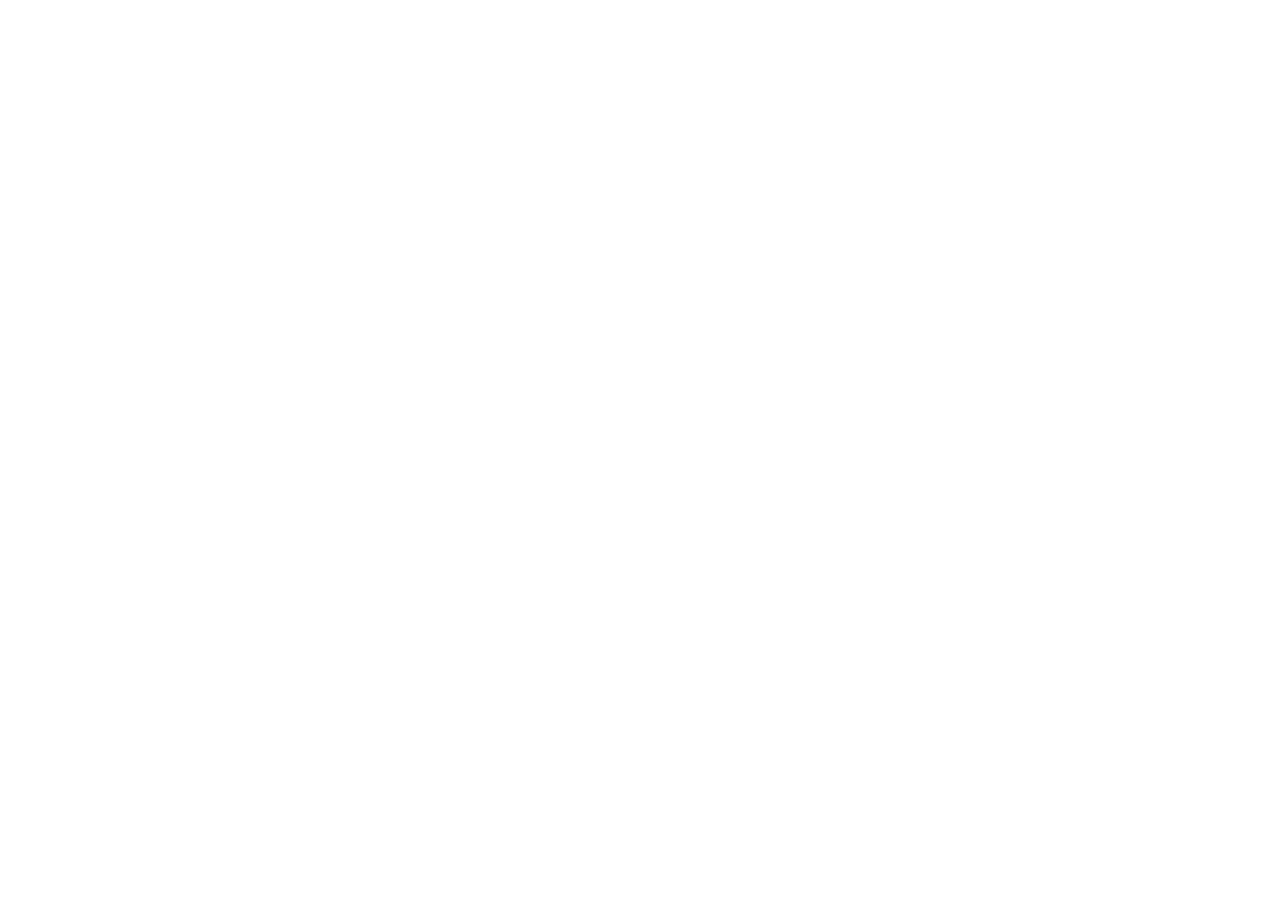
==== index.html @ 7936c9a8 "photo updated" ====
<!DOCTYPE html>
<html lang="en">
<head>
    <meta charset="UTF-8">
    <meta http-equiv="X-UA-Compatible" content="IE=edge">
    <meta name="viewport" content="width=device-width, initial-scale=1.0">
    <title>Ecommerce-website</title>
    <link rel="stylesheet" href="style.css">
</head>
<body>
    




    
</body>
</html>
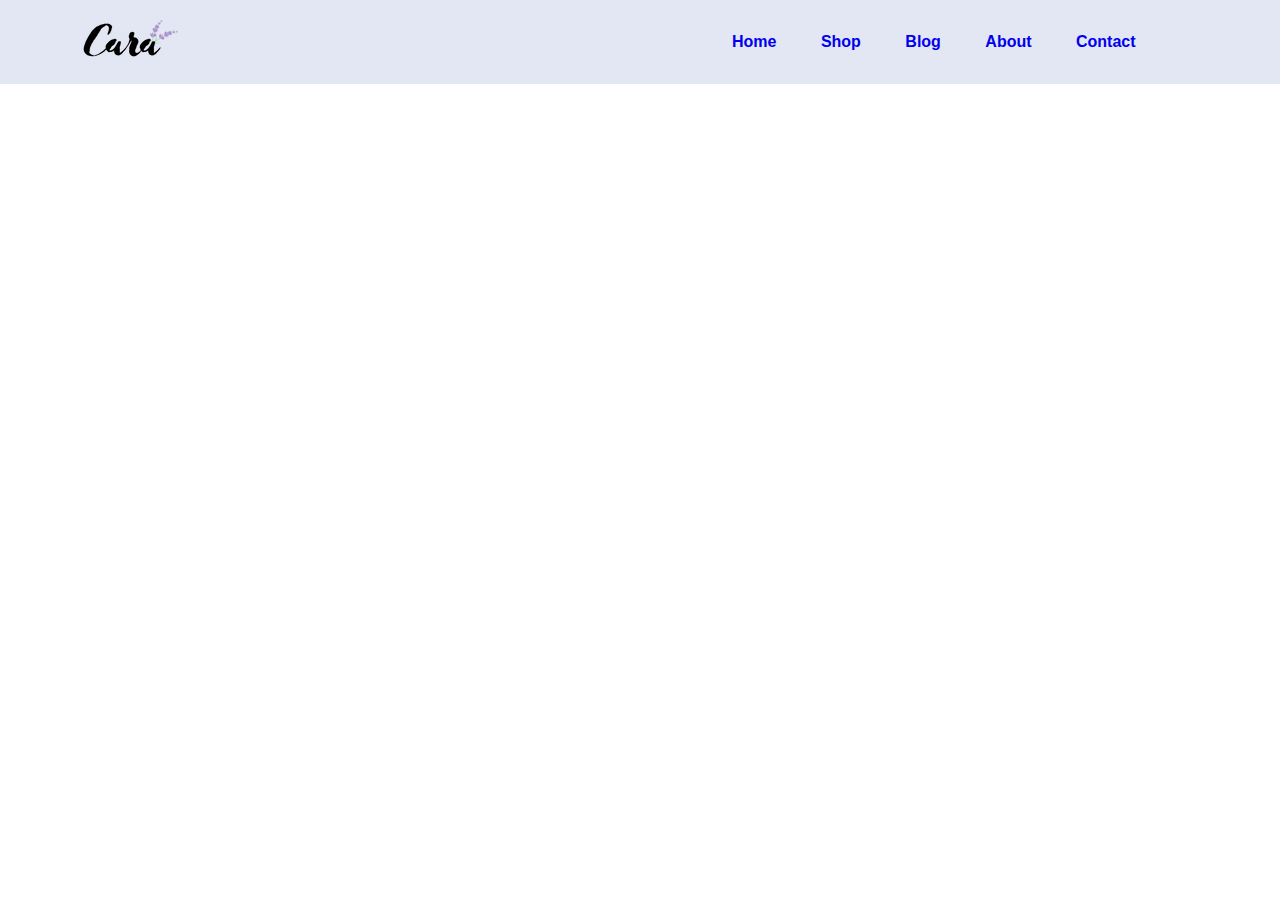
==== commit 6cc7c056: "header updated" ====
--- a/index.html
+++ b/index.html
@@ -5,14 +5,30 @@
     <meta http-equiv="X-UA-Compatible" content="IE=edge">
     <meta name="viewport" content="width=device-width, initial-scale=1.0">
     <title>Ecommerce-website</title>
+    <link rel="stylesheet" href="https://cdnjs.cloudflare.com/ajax/libs/font-awesome/6.4.0/css/all.min.css" integrity="sha512-iecdLmaskl7CVkqkXNQ/ZH/XLlvWZOJyj7Yy7tcenmpD1ypASozpmT/E0iPtmFIB46ZmdtAc9eNBvH0H/ZpiBw==" crossorigin="anonymous" referrerpolicy="no-referrer" />
     <link rel="stylesheet" href="style.css">
 </head>
 <body>
+    <section id="header">
+        <a href="#"><img src="image/logo.png" class="logo"></a>
     
+
+     <div class="navbar">
+       <ul>
+        <li><a href="index.html">Home</a></li>
+        <li><a href="shop.html">Shop</a></li>
+        <li><a href="blog.html">Blog</a></li>
+        <li><a href="about.html">About</a></li>
+        <li><a href="contact.html">Contact</a></li>
+        <li><a href="cart.html"><i class="fa-solid fa-bag-shopping"></i></a></li>
+       </ul>
+     </div> 
+ 
+    </section>
 
 
 
 
-    
+    <script src="index.js"></script>
 </body>
 </html>--- a/style.css
+++ b/style.css
@@ -0,0 +1,62 @@
+@import url('https://fonts.googleapis.com/css2?family=League+Spartan:wght@100;200;300;400;500;600;700;800;900&display=swap');
+
+*{
+    margin: 0;
+    padding: 0;
+    box-sizing: border-box;
+    font-family: 'Spartan',sans-serif;
+}
+h1{
+    font-size: 50px;
+    line-height: 64px;
+    color: #222;
+}
+h2{
+    font-size: 46px;
+    line-height: 54px;
+    color: #222;
+}
+h4{
+    font-size: 20px;
+    color: #222;
+}
+h4{
+    font-size: 12px;
+    font-size: 700;
+  }
+
+p{
+    font-size: 16px;
+    color: #465b52;
+    margin: 15px 0 20px 0;
+}
+.section-p1{
+    padding: 40px 80px;
+}
+.section-m1{
+    margin: 40px 0;
+}
+body{
+    width: 100%;
+}
+/*------------header------------*/
+#header{
+    display: flex;
+    align-items: center;
+    justify-content: space-between;
+    padding: 20px 80px;
+    background: #e3e6f3;
+    box-sizing: 0 5px 15px rgba(0,0,0,0.6);
+}
+.navbar ul li{
+    display:inline-block;
+    text-align: center;
+    justify-content: space-between;
+    color: #fff;
+    padding: 0 20px;
+} 
+.navbar ul li a{
+    text-decoration: none;
+    font-size: 16px;
+    font-weight: 600;
+}
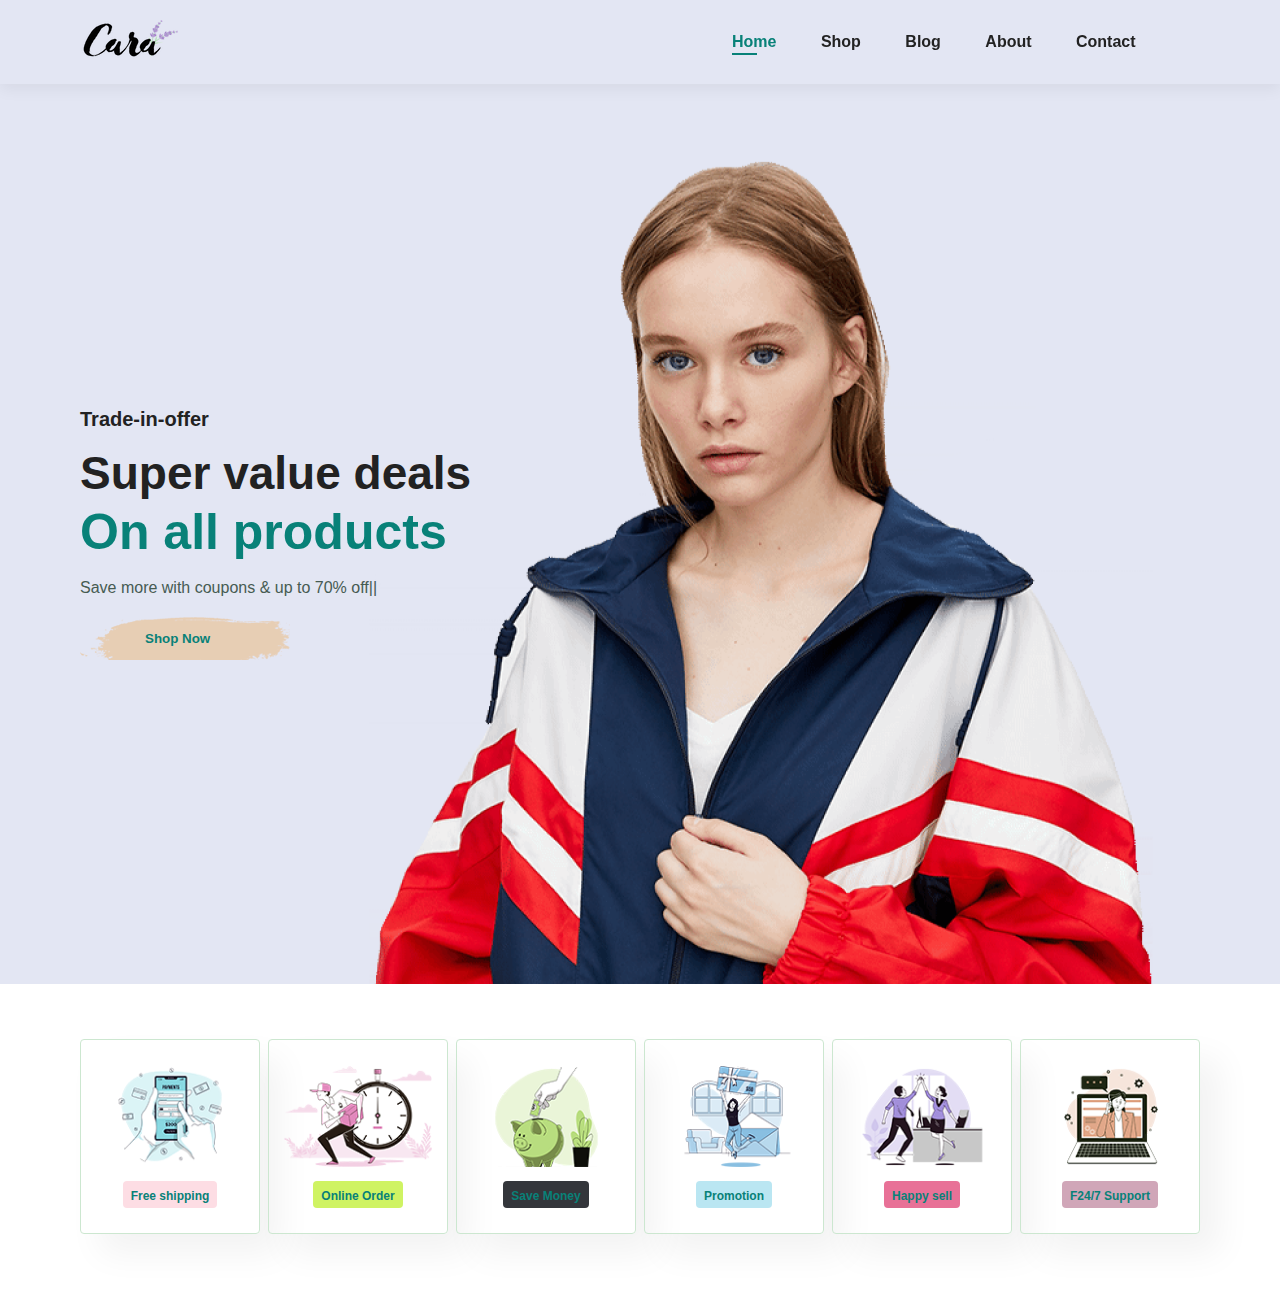
==== commit 33e2298b: "home page completed" ====
--- a/index.html
+++ b/index.html
@@ -15,7 +15,7 @@
 
      <div class="navbar">
        <ul>
-        <li><a href="index.html">Home</a></li>
+        <li><a class="active" href="index.html">Home</a></li>
         <li><a href="shop.html">Shop</a></li>
         <li><a href="blog.html">Blog</a></li>
         <li><a href="about.html">About</a></li>
@@ -26,7 +26,42 @@
  
     </section>
 
+    <section id="hero">
+        <h4> Trade-in-offer</h4>
+        <h2>Super value deals</h2>
+        <h1>On all products</h1>
+        <p>Save more with coupons & up to 70% off||</p>
+        <button>Shop Now</button>
 
+    </section>
+
+    <section id="feature" class="section-p1">
+        <div class="fe-box">
+            <img src="image/features/f1.png" alt="">
+            <h6>Free shipping</h6>
+        </div>
+        <div class="fe-box">
+            <img src="image/features/f2.png" alt="">
+            <h6>Online Order</h6>
+        </div>
+        <div class="fe-box">
+            <img src="image/features/f3.png" alt="">
+            <h6>Save Money</h6>
+        </div>
+        <div class="fe-box">
+            <img src="image/features/f4.png" alt="">
+            <h6>Promotion</h6>
+        </div>
+        <div class="fe-box">
+            <img src="image/features/f5.png" alt="">
+            <h6>Happy sell</h6>
+        </div>
+        <div class="fe-box">
+            <img src="image/features/f6.png" alt="">
+            <h6>F24/7 Support</h6>
+        </div>
+
+    </section>
 
 
     <script src="index.js"></script>
--- a/style.css
+++ b/style.css
@@ -20,9 +20,9 @@
     font-size: 20px;
     color: #222;
 }
-h4{
+h6{
     font-size: 12px;
-    font-size: 700;
+    font-weight: 700;
   }
 
 p{
@@ -46,7 +46,12 @@
     justify-content: space-between;
     padding: 20px 80px;
     background: #e3e6f3;
-    box-sizing: 0 5px 15px rgba(0,0,0,0.6);
+   
+    z-index: 999;
+    position: sticky;
+    top: 0;
+    left: 0;
+    box-shadow: 0 5px 15px rgba(0,0,0,0.06);
 }
 .navbar ul li{
     display:inline-block;
@@ -54,9 +59,108 @@
     justify-content: space-between;
     color: #fff;
     padding: 0 20px;
+    position: relative;
 } 
 .navbar ul li a{
     text-decoration: none;
     font-size: 16px;
     font-weight: 600;
+    color: #222;
 }
+.navbar ul li a:hover,
+.navbar ul li a.active{
+    color: #088178;
+}
+.navbar ul li a.active::after,
+.navbar ul li a:hover::after{
+    content: "";
+    width: 30%;
+    height: 2px;
+    background: #088178;
+    position: absolute;
+    bottom: -4px;
+    left: 20px;
+    
+}
+#hero{
+    background-image: url(image/hero4.png);
+    height: 100vh;
+    width: 100%;
+    background-position: top 15% right 0;
+    padding: 0 80px;
+    display: flex;
+    flex-direction: column;
+    align-items: flex-start;
+    justify-content: center;
+
+}
+#hero h4{
+    padding-bottom: 15px;
+}
+#hero h1{
+    color: #088178;
+}
+#hero button{
+    background-image: url("image/button.png");
+    background-color: transparent;
+    color: #088178;
+    border: 0;
+    padding: 14px 80px 14px 65px;
+    background-repeat: no-repeat;
+    cursor: pointer;
+    font-weight: 700;
+}
+#feature .fe-box{
+    width: 180px;
+    text-align: center;
+    padding: 25px 15px;
+    box-shadow: 20px 20px 34px rgba(0,0,0,0.05);
+    border: 1px solid #cce7d0;
+    border-radius: 4px;
+    margin: 15px 0;
+
+}
+#feature .fe-box:hover{
+    box-shadow: 20px 10px 54px rgba(108, 6, 87, 0.5);
+}
+
+#feature{
+    display: flex;
+    align-items: center;
+    justify-content: space-between;
+    flex-wrap: wrap;
+}
+#feature .fe-box h6 {
+    display: inline-block;
+    padding: 9px 8px 6px 8px;
+    line-height: 1;
+    border-radius: 4px;
+    color: #088178;
+    background-color: #fddde4;
+
+}
+#feature .fe-box img{
+    width: 100%;
+    margin-bottom: 10px;
+}
+#feature .fe-box:nth-child(2) h6{
+    background-color: #cff363;
+}
+#feature .fe-box:nth-child(3) h6{
+    background-color: #34363b;
+}
+#feature .fe-box:nth-child(4) h6{
+    background-color: #bae6f2;
+}
+#feature .fe-box:nth-child(5) h6{
+    background-color: #e87197;
+}
+#feature .fe-box:nth-child(6) h6{
+    background-color: #d0a6b8;
+}
+
+
+
+
+
+
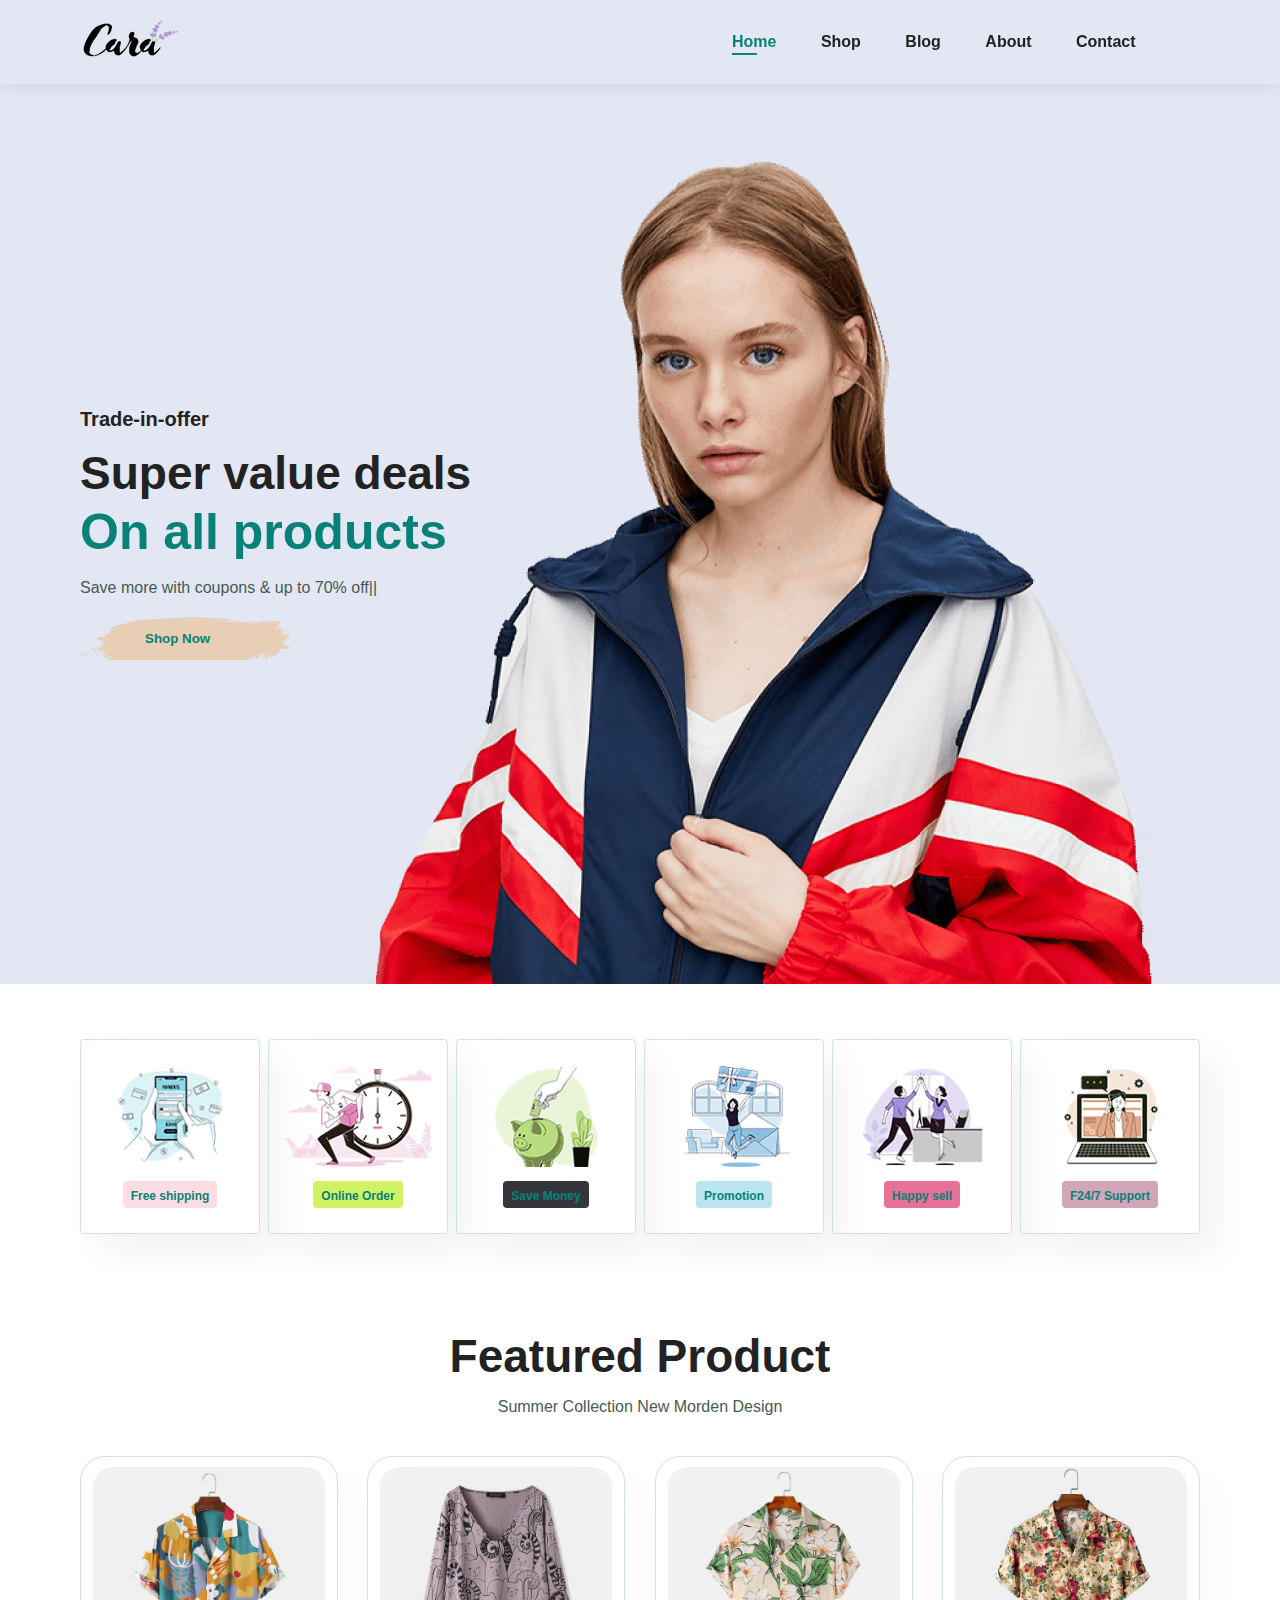
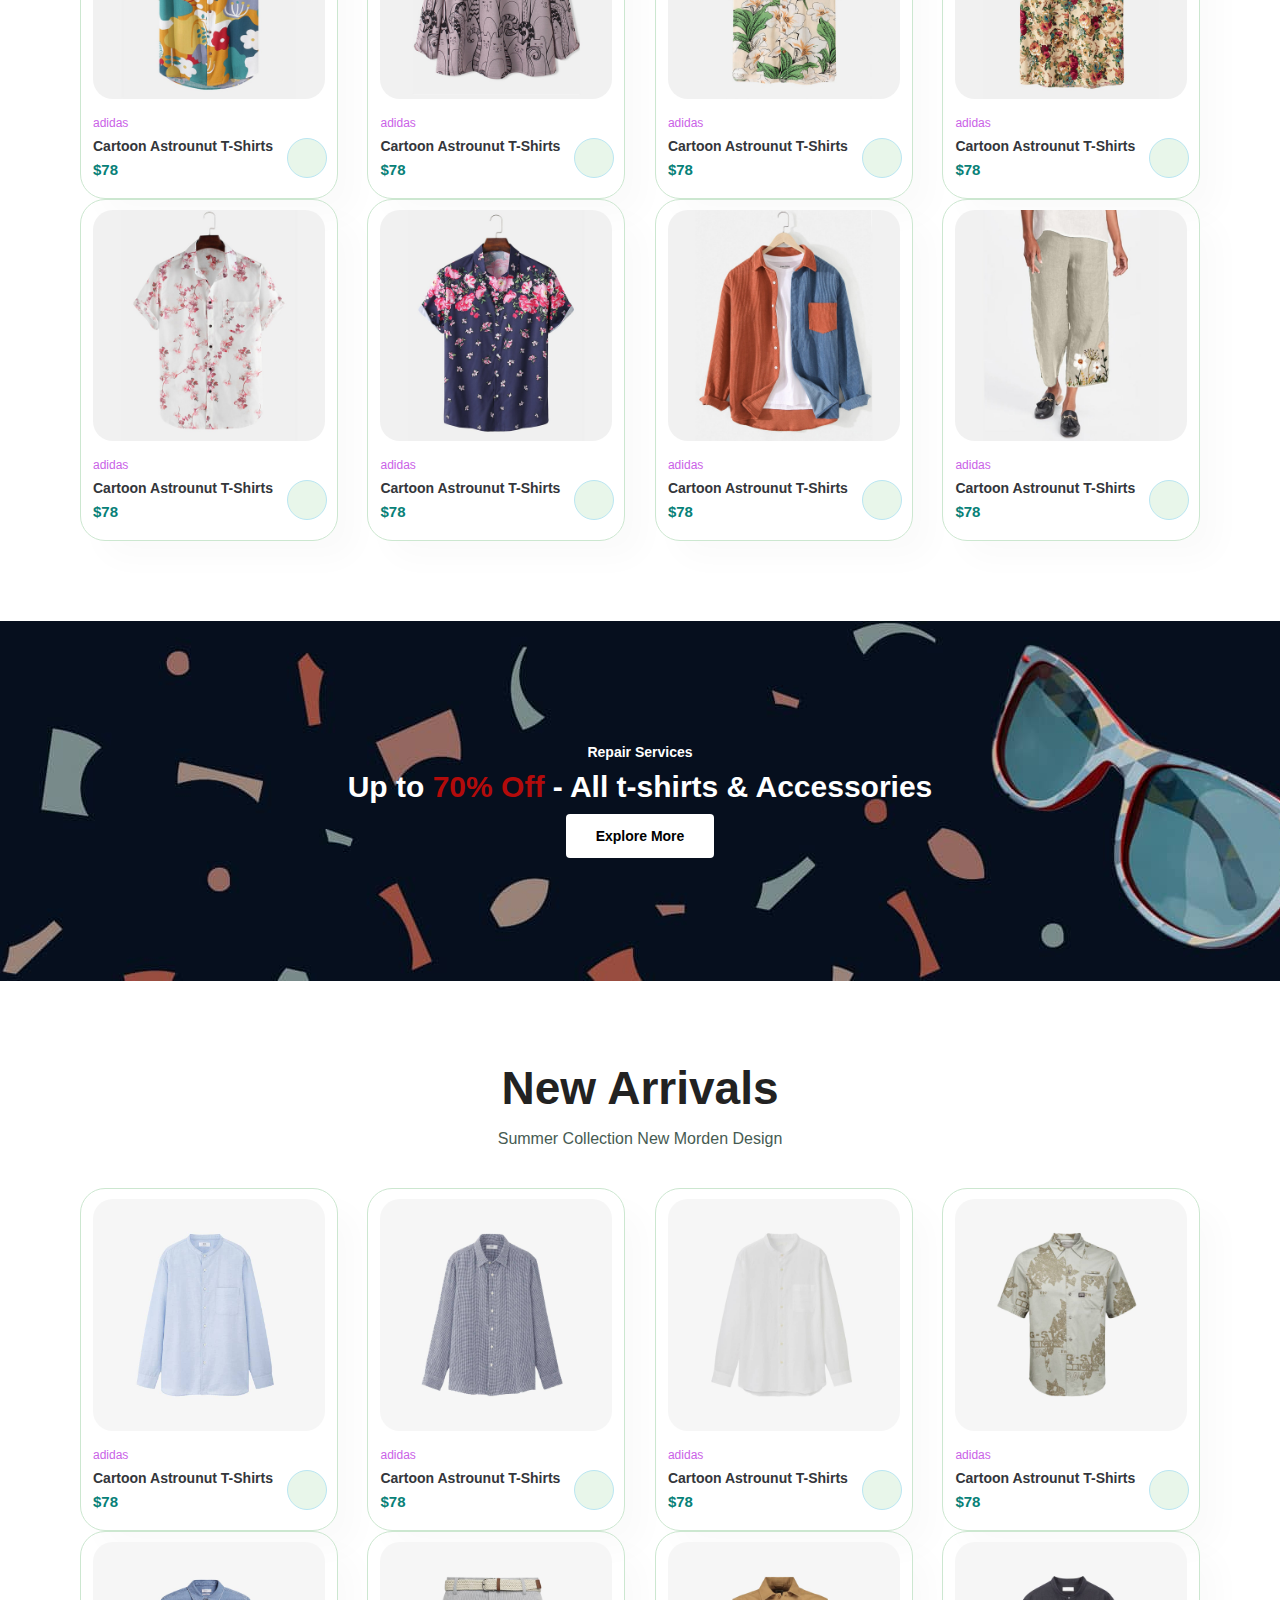
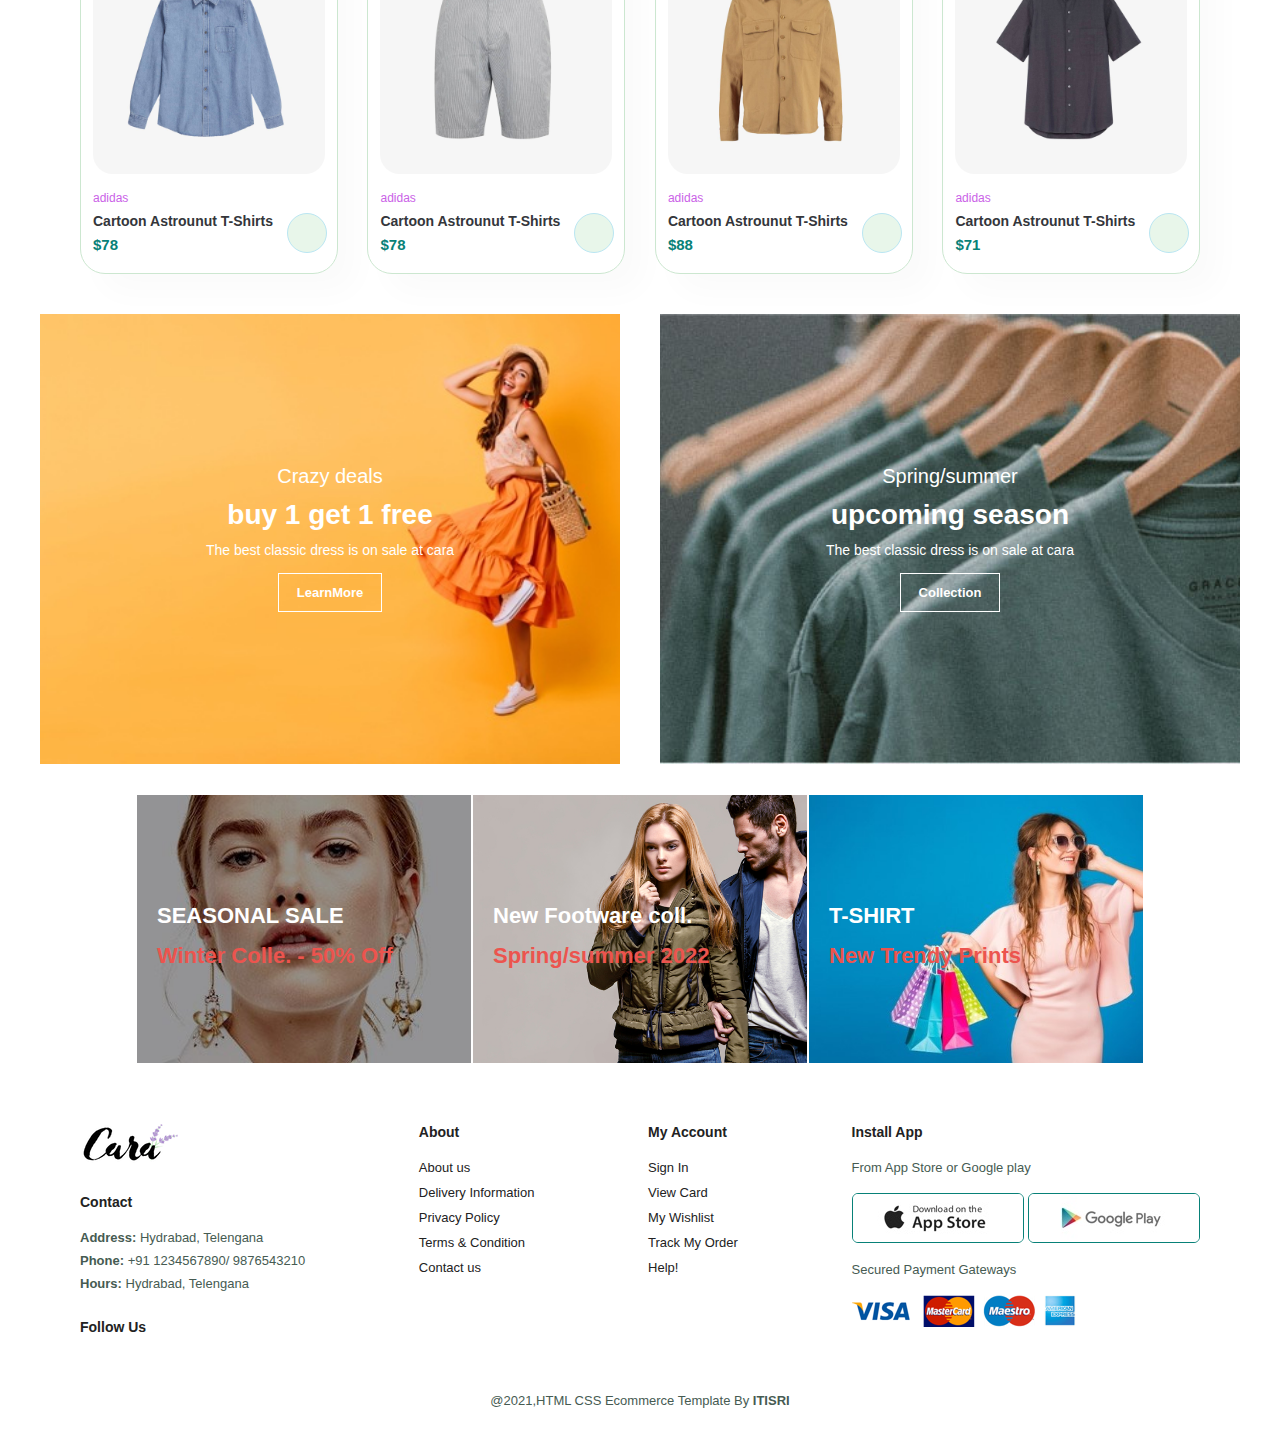
==== commit ff0c8cf6: "home page updated" ====
--- a/index.html
+++ b/index.html
@@ -62,6 +62,379 @@
         </div>
 
     </section>
+    <section id="product1" class="section-p1">
+            <h2>Featured Product</h2>
+            <p>Summer Collection New Morden Design</p>
+            <div class="pro-container">
+                <div class="pro">
+                    <img src="image/products/f1.jpg" >
+                    <div class="des">
+                        <span>adidas</span>
+                        <h5>Cartoon Astrounut T-Shirts</h5>
+                        <div class="star">
+                            <i class="fas fa-star"></i>
+                            <i class="fas fa-star"></i>
+                            <i class="fas fa-star"></i>
+                            <i class="fas fa-star"></i>
+                            <i class="fas fa-star"></i>
+                        </div>
+                        <h4>$78</h4>
+                    </div>
+                    <a href="#"><i class="fas fa-shopping-cart cart"></i></a>
+                   
+                </div>
+                <div class="pro">
+                    <img src="image/products/f8.jpg" >
+                    <div class="des">
+                        <span>adidas</span>
+                        <h5>Cartoon Astrounut T-Shirts</h5>
+                        <div class="star">
+                            <i class="fas fa-star"></i>
+                            <i class="fas fa-star"></i>
+                            <i class="fas fa-star"></i>
+                            <i class="fas fa-star"></i>
+                            <i class="fas fa-star"></i>
+                        </div>
+                        <h4>$78</h4>
+                    </div>
+                    <a href="#"><i class="fas fa-shopping-cart cart"></i></a>
+                   
+                </div>
+                <div class="pro">
+                    <img src="image/products/f2.jpg" >
+                    <div class="des">
+                        <span>adidas</span>
+                        <h5>Cartoon Astrounut T-Shirts</h5>
+                        <div class="star">
+                            <i class="fas fa-star"></i>
+                            <i class="fas fa-star"></i>
+                            <i class="fas fa-star"></i>
+                            <i class="fas fa-star"></i>
+                            <i class="fas fa-star"></i>
+                        </div>
+                        <h4>$78</h4>
+                    </div>
+                    <a href="#"><i class="fas fa-shopping-cart cart"></i></a>
+                   
+                </div>
+                <div class="pro">
+                    <img src="image/products/f3.jpg" >
+                    <div class="des">
+                        <span>adidas</span>
+                        <h5>Cartoon Astrounut T-Shirts</h5>
+                        <div class="star">
+                            <i class="fas fa-star"></i>
+                            <i class="fas fa-star"></i>
+                            <i class="fas fa-star"></i>
+                            <i class="fas fa-star"></i>
+                            <i class="fas fa-star"></i>
+                        </div>
+                        <h4>$78</h4>
+                    </div>
+                    <a href="#"><i class="fas fa-shopping-cart cart"></i></a>
+                   
+                </div>
+                <div class="pro">
+                    <img src="image/products/f4.jpg" >
+                    <div class="des">
+                        <span>adidas</span>
+                        <h5>Cartoon Astrounut T-Shirts</h5>
+                        <div class="star">
+                            <i class="fas fa-star"></i>
+                            <i class="fas fa-star"></i>
+                            <i class="fas fa-star"></i>
+                            <i class="fas fa-star"></i>
+                            <i class="fas fa-star"></i>
+                        </div>
+                        <h4>$78</h4>
+                    </div>
+                    <a href="#"><i class="fas fa-shopping-cart cart"></i></a>
+                   
+                </div>
+                <div class="pro">
+                    <img src="image/products/f5.jpg" >
+                    <div class="des">
+                        <span>adidas</span>
+                        <h5>Cartoon Astrounut T-Shirts</h5>
+                        <div class="star">
+                            <i class="fas fa-star"></i>
+                            <i class="fas fa-star"></i>
+                            <i class="fas fa-star"></i>
+                            <i class="fas fa-star"></i>
+                            <i class="fas fa-star"></i>
+                        </div>
+                        <h4>$78</h4>
+                    </div>
+                    <a href="#"><i class="fas fa-shopping-cart cart"></i></a>
+                   
+                </div>
+                <div class="pro">
+                    <img src="image/products/f6.jpg" >
+                    <div class="des">
+                        <span>adidas</span>
+                        <h5>Cartoon Astrounut T-Shirts</h5>
+                        <div class="star">
+                            <i class="fas fa-star"></i>
+                            <i class="fas fa-star"></i>
+                            <i class="fas fa-star"></i>
+                            <i class="fas fa-star"></i>
+                            <i class="fas fa-star"></i>
+                        </div>
+                        <h4>$78</h4>
+                    </div>
+                    <a href="#"><i class="fas fa-shopping-cart cart"></i></a>
+                   
+                </div>
+                <div class="pro">
+                    <img src="image/products/f7.jpg" >
+                    <div class="des">
+                        <span>adidas</span>
+                        <h5>Cartoon Astrounut T-Shirts</h5>
+                        <div class="star">
+                            <i class="fas fa-star"></i>
+                            <i class="fas fa-star"></i>
+                            <i class="fas fa-star"></i>
+                            <i class="fas fa-star"></i>
+                            <i class="fas fa-star"></i>
+                        </div>
+                        <h4>$78</h4>
+                    </div>
+                    <a href="#"><i class="fas fa-shopping-cart cart"></i></a>
+                   
+                </div>
+                
+            </div>
+    </section>
+    <section id="banner" class="section-m1">
+        <h4>Repair Services</h4>
+        <h2>Up to <span>70% Off</span> - All t-shirts & Accessories</h2>
+        <button class="normal">Explore More</button>
+    </section>
+    <section id="product1" class="section-p1">
+        <h2>New Arrivals</h2>
+        <p>Summer Collection New Morden Design</p>
+        <div class="pro-container">
+            <div class="pro">
+                <img src="image/products/n1.jpg" >
+                <div class="des">
+                    <span>adidas</span>
+                    <h5>Cartoon Astrounut T-Shirts</h5>
+                    <div class="star">
+                        <i class="fas fa-star"></i>
+                        <i class="fas fa-star"></i>
+                        <i class="fas fa-star"></i>
+                        <i class="fas fa-star"></i>
+                        <i class="fas fa-star"></i>
+                    </div>
+                    <h4>$78</h4>
+                </div>
+                <a href="#"><i class="fas fa-shopping-cart cart"></i></a>
+               
+            </div>
+            <div class="pro">
+                <img src="image/products/n2.jpg" >
+                <div class="des">
+                    <span>adidas</span>
+                    <h5>Cartoon Astrounut T-Shirts</h5>
+                    <div class="star">
+                        <i class="fas fa-star"></i>
+                        <i class="fas fa-star"></i>
+                        <i class="fas fa-star"></i>
+                        <i class="fas fa-star"></i>
+                        <i class="fas fa-star"></i>
+                    </div>
+                    <h4>$78</h4>
+                </div>
+                <a href="#"><i class="fas fa-shopping-cart cart"></i></a>
+               
+            </div>
+            <div class="pro">
+                <img src="image/products/n3.jpg" >
+                <div class="des">
+                    <span>adidas</span>
+                    <h5>Cartoon Astrounut T-Shirts</h5>
+                    <div class="star">
+                        <i class="fas fa-star"></i>
+                        <i class="fas fa-star"></i>
+                        <i class="fas fa-star"></i>
+                        <i class="fas fa-star"></i>
+                        <i class="fas fa-star"></i>
+                    </div>
+                    <h4>$78</h4>
+                </div>
+                <a href="#"><i class="fas fa-shopping-cart cart"></i></a>
+               
+            </div>
+            <div class="pro">
+                <img src="image/products/n4.jpg" >
+                <div class="des">
+                    <span>adidas</span>
+                    <h5>Cartoon Astrounut T-Shirts</h5>
+                    <div class="star">
+                        <i class="fas fa-star"></i>
+                        <i class="fas fa-star"></i>
+                        <i class="fas fa-star"></i>
+                        <i class="fas fa-star"></i>
+                        <i class="fas fa-star"></i>
+                    </div>
+                    <h4>$78</h4>
+                </div>
+                <a href="#"><i class="fas fa-shopping-cart cart"></i></a>
+               
+            </div>
+            <div class="pro">
+                <img src="image/products/n5.jpg" >
+                <div class="des">
+                    <span>adidas</span>
+                    <h5>Cartoon Astrounut T-Shirts</h5>
+                    <div class="star">
+                        <i class="fas fa-star"></i>
+                        <i class="fas fa-star"></i>
+                        <i class="fas fa-star"></i>
+                        <i class="fas fa-star"></i>
+                        <i class="fas fa-star"></i>
+                    </div>
+                    <h4>$78</h4>
+                </div>
+                <a href="#"><i class="fas fa-shopping-cart cart"></i></a>
+               
+            </div>
+            <div class="pro">
+                <img src="image/products/n6.jpg" >
+                <div class="des">
+                    <span>adidas</span>
+                    <h5>Cartoon Astrounut T-Shirts</h5>
+                    <div class="star">
+                        <i class="fas fa-star"></i>
+                        <i class="fas fa-star"></i>
+                        <i class="fas fa-star"></i>
+                        <i class="fas fa-star"></i>
+                        <i class="fas fa-star"></i>
+                    </div>
+                    <h4>$78</h4>
+                </div>
+                <a href="#"><i class="fas fa-shopping-cart cart"></i></a>
+               
+            </div>
+            <div class="pro">
+                <img src="image/products/n7.jpg" >
+                <div class="des">
+                    <span>adidas</span>
+                    <h5>Cartoon Astrounut T-Shirts</h5>
+                    <div class="star">
+                        <i class="fas fa-star"></i>
+                        <i class="fas fa-star"></i>
+                        <i class="fas fa-star"></i>
+                        <i class="fas fa-star"></i>
+                        <i class="fas fa-star"></i>
+                    </div>
+                    <h4>$88</h4>
+                </div>
+                <a href="#"><i class="fas fa-shopping-cart cart"></i></a>
+               
+            </div>
+            <div class="pro">
+                <img src="image/products/n8.jpg" >
+                <div class="des">
+                    <span>adidas</span>
+                    <h5>Cartoon Astrounut T-Shirts</h5>
+                    <div class="star">
+                        <i class="fas fa-star"></i>
+                        <i class="fas fa-star"></i>
+                        <i class="fas fa-star"></i>
+                        <i class="fas fa-star"></i>
+                        <i class="fas fa-star"></i>
+                    </div>
+                    <h4>$71</h4>
+                </div>
+                <a href="#"><i class="fas fa-shopping-cart cart"></i></a>
+               
+            </div>
+            
+        </div>
+    </section>
+    <section class="sm-banner" class="section-p1">
+        <div class="banner-box">
+            <h4>Crazy deals</h4>
+            <h2>buy 1 get 1 free</h2>
+            <span>The best classic dress is on sale at cara</span>
+            <button class="white">LearnMore</button>
+
+        </div>
+        <div class="banner-box banner-box2">
+            <h4>Spring/summer</h4>
+            <h2>upcoming season</h2>
+            <span>The best classic dress is on sale at cara</span>
+            <button class="white">Collection</button>
+
+        </div>
+    </section>
+
+    <section id="banner3">
+        <div class="banner-box banner-box1">
+            <h2>SEASONAL SALE</h2>
+            <h3>Winter Colle. - 50% Off</h3>
+           
+        </div>
+        <div class="banner-box banner-box2">
+            <h2>New Footware coll.</h2>
+            <h3>Spring/summer 2022</h3>
+           
+        </div>
+        <div class="banner-box banner-box3">
+            <h2>T-SHIRT</h2>
+            <h3>New Trendy Prints</h3>
+           
+        </div>
+    </section>
+    <footer class="section-p1">
+        <div class="col">
+            <img class="logo"  src="image/logo.png" alt="">
+            <h4>Contact</h4>
+            <p><strong>Address:</strong> Hydrabad, Telengana</p>
+            <p><strong>Phone:</strong> +91 1234567890/ 9876543210</p>
+            <p><strong>Hours:</strong> Hydrabad, Telengana</p>
+            <div class="follow">
+                <h4>Follow Us</h4>
+                <div class="icon">
+                    <i class="fab fa-facebook"></i>
+                    <i class="fab fa-twitter"></i>
+                    <i class="fab fa-instagram"></i>
+                    <i class="fab fa-youtube"></i>
+                </div>
+            </div>
+        </div>
+        <div class="col">
+            <h4>About</h4>
+            <a href="#">About us</a>
+            <a href="#">Delivery Information</a>
+            <a href="#">Privacy Policy</a>
+            <a href="#">Terms & Condition</a>
+            <a href="#">Contact us</a>
+        </div>
+        <div class="col">
+            <h4>My Account</h4>
+            <a href="#">Sign In</a>
+            <a href="#">View Card</a>
+            <a href="#">My Wishlist</a>
+            <a href="#">Track My Order</a>
+            <a href="#">Help!</a>
+        </div>
+        <div class="col install">
+            <h4>Install App</h4>
+            <p>From App Store or Google play</p>
+            <div class="row">
+                <img src="image/pay/app.jpg" alt="">
+                <img src="image/pay/play.jpg" alt="">
+                
+            </div>
+            <p>Secured Payment Gateways </p>
+            <img src="image/pay/pay.png" alt="">
+        </div>
+        <div class="copyright">
+            <p>@2021,HTML CSS Ecommerce Template By <b>ITISRI</b></p>
+        </div>
+    </footer>
 
 
     <script src="index.js"></script>
--- a/style.css
+++ b/style.css
@@ -35,6 +35,29 @@
 }
 .section-m1{
     margin: 40px 0;
+}
+button.normal{
+    font-size: 14px;
+    font-weight: 600;
+    padding: 14px 30px;
+    color: #000;
+    background-color:#fff;
+    border-radius: 4px;
+    cursor: pointer;
+    border: none;
+    outline: none;
+    transition: 0.2s;
+}
+button.white{
+    font-size: 13px;
+    font-weight: 600;
+    padding: 11px 18px;
+    color: #fff;
+    background-color:transparent;
+    cursor: pointer;
+    border: 1px solid #fff;
+    outline: none;
+    transition: 0.2s;
 }
 body{
     width: 100%;
@@ -159,8 +182,247 @@
     background-color: #d0a6b8;
 }
 
-
-
-
-
-
+#product1{
+    text-align: center;
+}
+#product1 .pro-container{
+    display: flex;
+    justify-content: space-between;
+    padding-top: 20px ;
+    flex-wrap: wrap;
+}
+#product1 .pro{
+    width: 23%;
+    min-width: 250px;
+    padding: 10px 12px;
+    border: 1px solid #cce7d0;
+    border-radius: 25px;
+    cursor: pointer;
+    box-shadow: 20px 20px 30px rgba(0,0,0,0.02);
+    position: relative;
+
+}
+#product1 .pro:hover{
+    box-shadow: 20px 20px 30px rgba(26, 1, 1, 0.05);
+}
+#product1 .pro img{
+    width: 100%;
+    border-radius: 20px;
+}
+#product1 .pro .des{
+    text-align: start;
+    padding: 10px 0;
+}
+#product1 .pro .des span{
+    color: #ca62e7;
+    font-size: 12px;
+}
+#product1 .pro .des h5{
+    padding-top: 7px;
+    color: #34363b;
+    font-size: 14px;
+}
+#product1 .pro .des i {
+    font-size: 12px;
+    color: orangered;
+}
+#product1 .pro .des h4{
+    padding-top: 7px;
+    font-size: 15px;
+    font-weight: 700;
+    color: #088178;
+}
+#product1 .pro .cart{
+    width: 40px;
+    height: 40px;
+    line-height: 40px;
+    border-radius: 50px;
+    background-color: #e8f6ea;
+    color: #088178;
+    border: 1px solid #bae6f2;
+    position: absolute;
+    bottom: 20px;
+    right: 10px;
+}
+#banner{
+    text-align: center;
+    flex-direction: column;
+    justify-content: center;
+    align-items: center;
+    display: flex;
+    background-image: url("image/banner/b2.jpg");
+    width: 100%;
+    height: 40vh;
+    background-size: cover;
+    background-position: center;
+}
+#banner h4{
+    color: #fff;
+    font-size: 14px;
+}
+#banner h2{
+    color: #fff;
+    font-size: 30px;
+    padding: 1opx 0;
+}
+#banner h2 span{
+    color: rgb(179, 11, 11);
+}
+#banner button:hover{
+    background-color: #088178;
+    color: #fff;
+}
+.sm-banner {
+    display: flex;
+    justify-content:space-between;
+    flex-wrap: wrap;
+    padding-left: 40px;
+    padding-right: 40px;
+}
+.sm-banner .banner-box{
+    text-align: center;
+    flex-direction: column;
+    justify-content: center;
+    align-items: center;
+    display: flex;
+    background-image: url("image/banner/b17.jpg");
+    min-width: 580px;
+    height: 50vh;
+    background-size: cover;
+    background-position: center;
+    padding: 30px;
+}
+.sm-banner h4{
+    color: #fff;
+    font-size: 20px;
+    font-weight: 300;
+}
+.sm-banner h2{
+    color: #fff;
+    font-size: 28px;
+    font-weight: 800;
+}
+.sm-banner span{
+    color: #fff;
+    font-size: 14px;
+    font-weight: 500;
+    padding-bottom: 15px;
+}
+.sm-banner button:hover{
+    background-color: #088178;
+    color: #fff;
+}
+.sm-banner .banner-box2{
+    background-image: url("image/banner/b10.jpg");
+}
+#banner3{
+    display: flex;
+    justify-content: center;
+    flex-wrap: wrap;
+    padding: 0 80px;
+    padding-top: 30px;
+    
+}
+
+#banner3 .banner-box{
+   
+    flex-direction: column;
+    justify-content:center;
+    align-items: flex-start;
+    display: flex;
+    background-image: url("image/banner/b7.jpg");
+    min-width: 30%;
+    height: 30vh;
+    background-size: cover;
+    background-position: center;
+    padding: 20px;
+    margin-bottom: 20px;
+    border: 1px solid #fff;
+}
+
+#banner3 h2{
+    color:#fff;
+    font-weight: 900;
+    font-size: 22px;
+}
+#banner3 h3{
+    color: #ec544e;
+    font-weight: 900;
+    font-size: 22px;
+}
+#banner3 .banner-box2{
+    background-image: url("image/banner/b4.jpg");
+}
+#banner3 .banner-box3{
+    background-image: url("image/banner/b18.jpg");
+}
+
+footer{
+    display: flex;
+    flex-wrap: wrap;
+    justify-content: space-between;
+}
+footer .col{
+    display: flex;
+    flex-direction: column;
+    align-items: flex-start;
+    margin-bottom: 20px;
+    
+}
+
+
+footer .logo{
+    margin-bottom: 30px;
+}
+
+footer h4{
+    font-size: 14px;
+    padding-bottom: 20px;
+}
+footer p{
+    font-size: 13px;
+    margin: 0 0 8px 0;
+}
+footer a{
+    font-size: 13px;
+    text-decoration: none;
+    color: #222;
+    margin-bottom: 10px;
+}
+
+footer .follow{
+    margin-top: 20px;
+}
+footer .follow i{
+    color: #465b52;
+    padding-right: 4px;
+    cursor:pointer;
+} 
+ footer .install .row img{
+    border: 1px solid #088178;
+    border-radius: 6px;
+}
+footer .install img{
+    margin: 10px 0 15px 0;
+}
+
+footer .follow i:hover,
+footer a:hover{
+    color: #088178;
+}
+footer .copyright{
+    width: 100%;
+    text-align: center;
+}
+
+
+
+
+
+
+
+
+
+
+
+
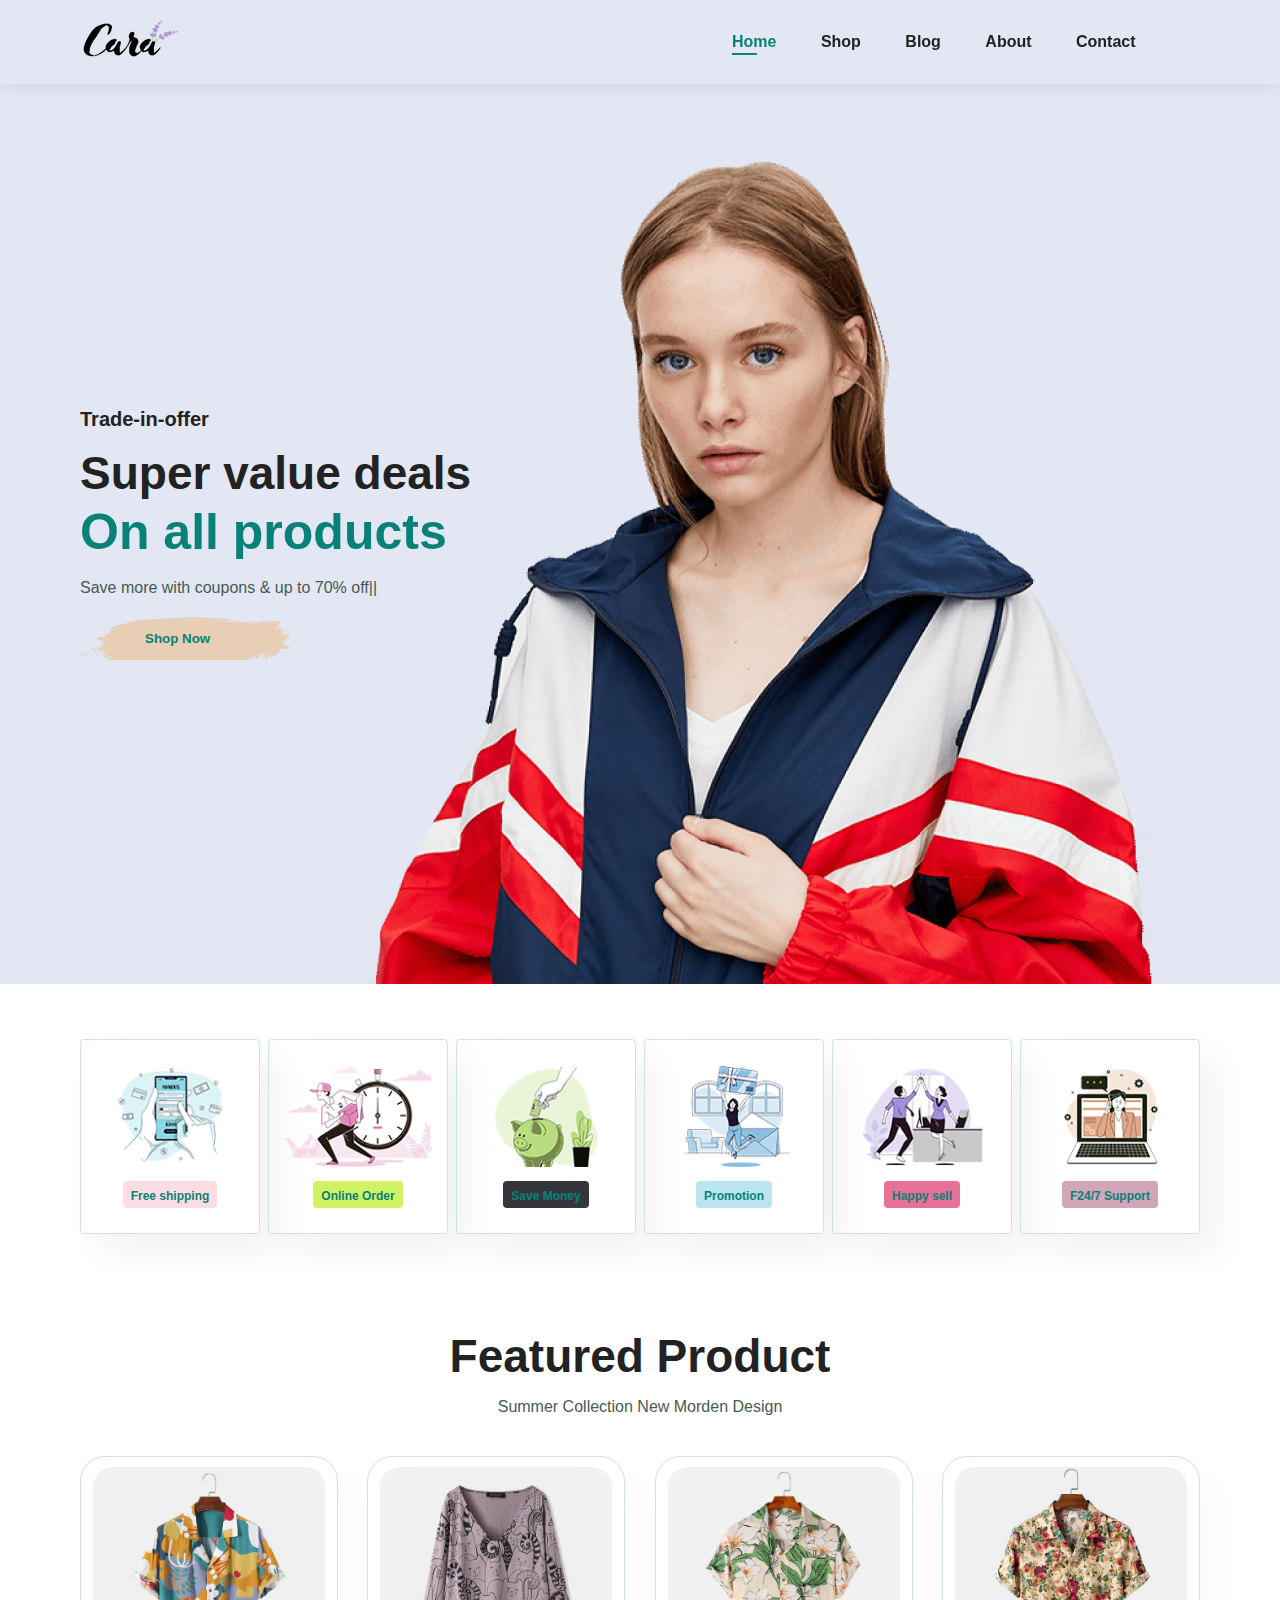
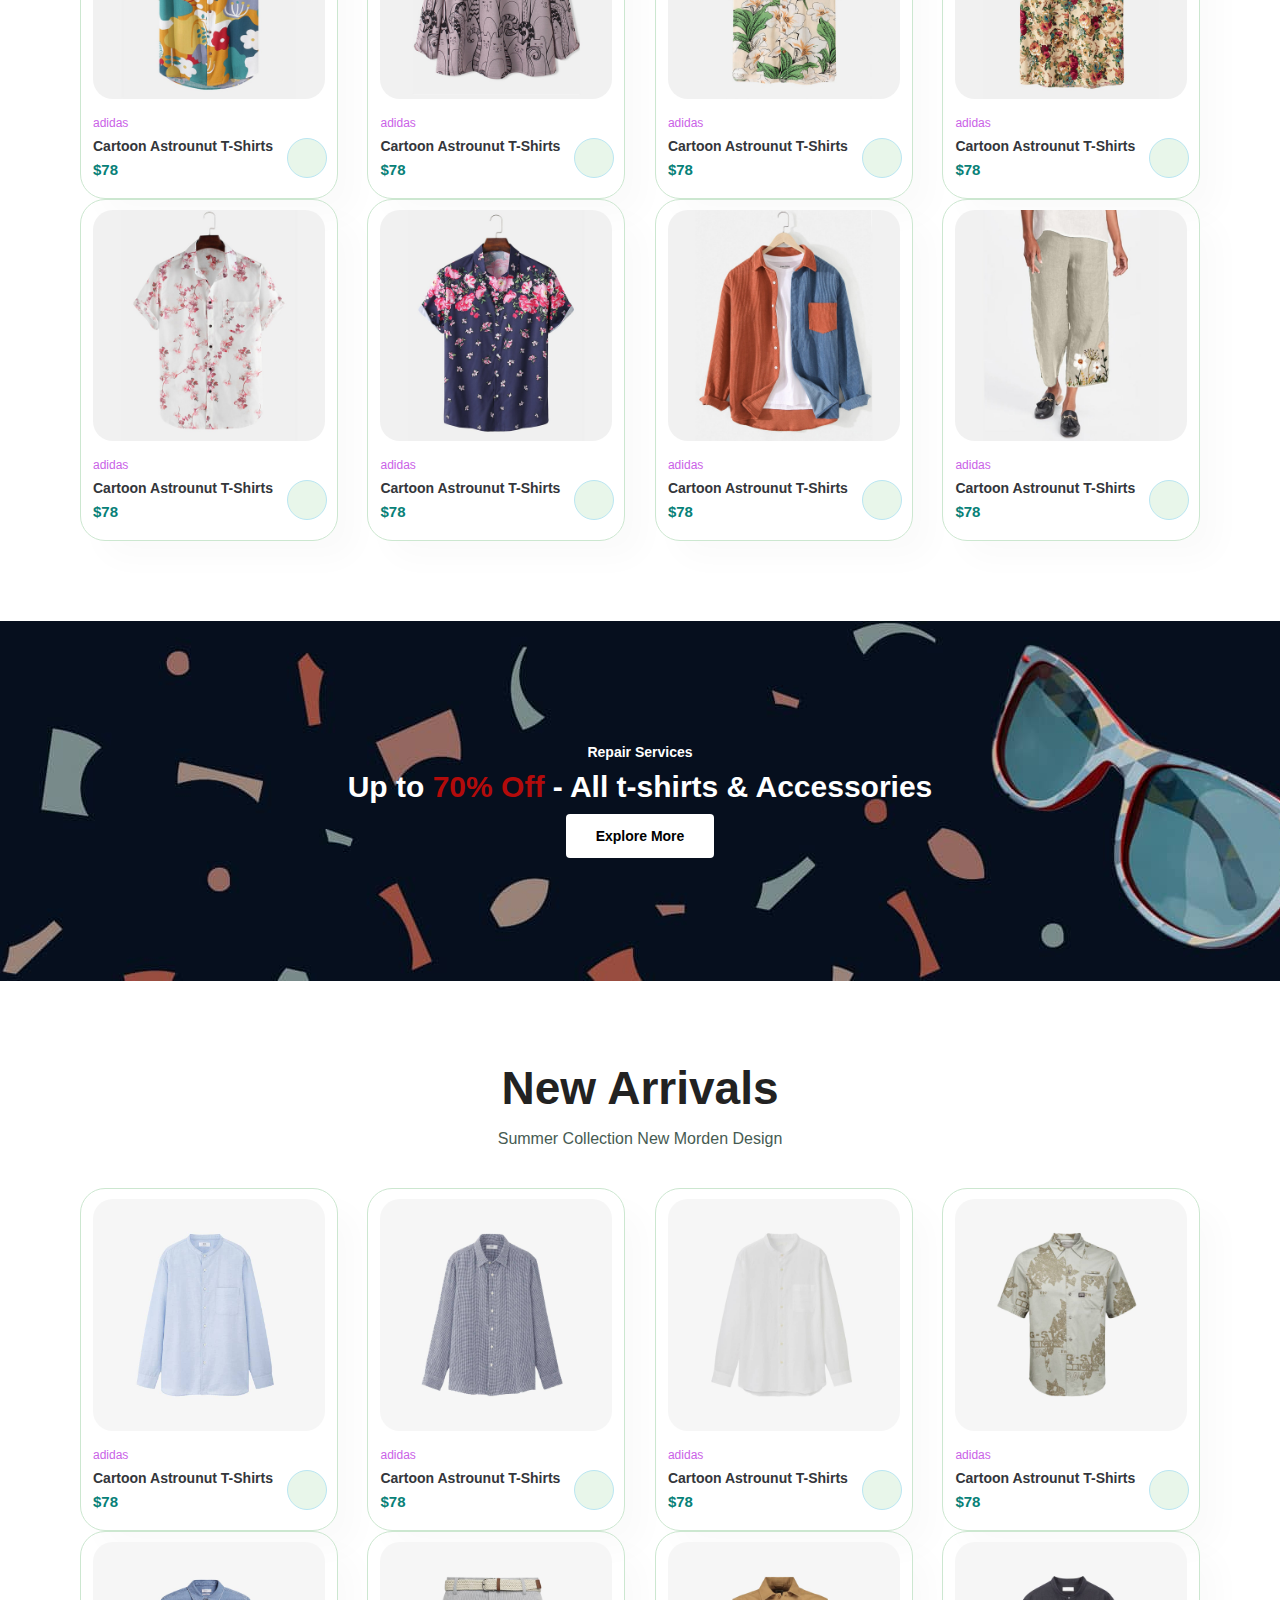
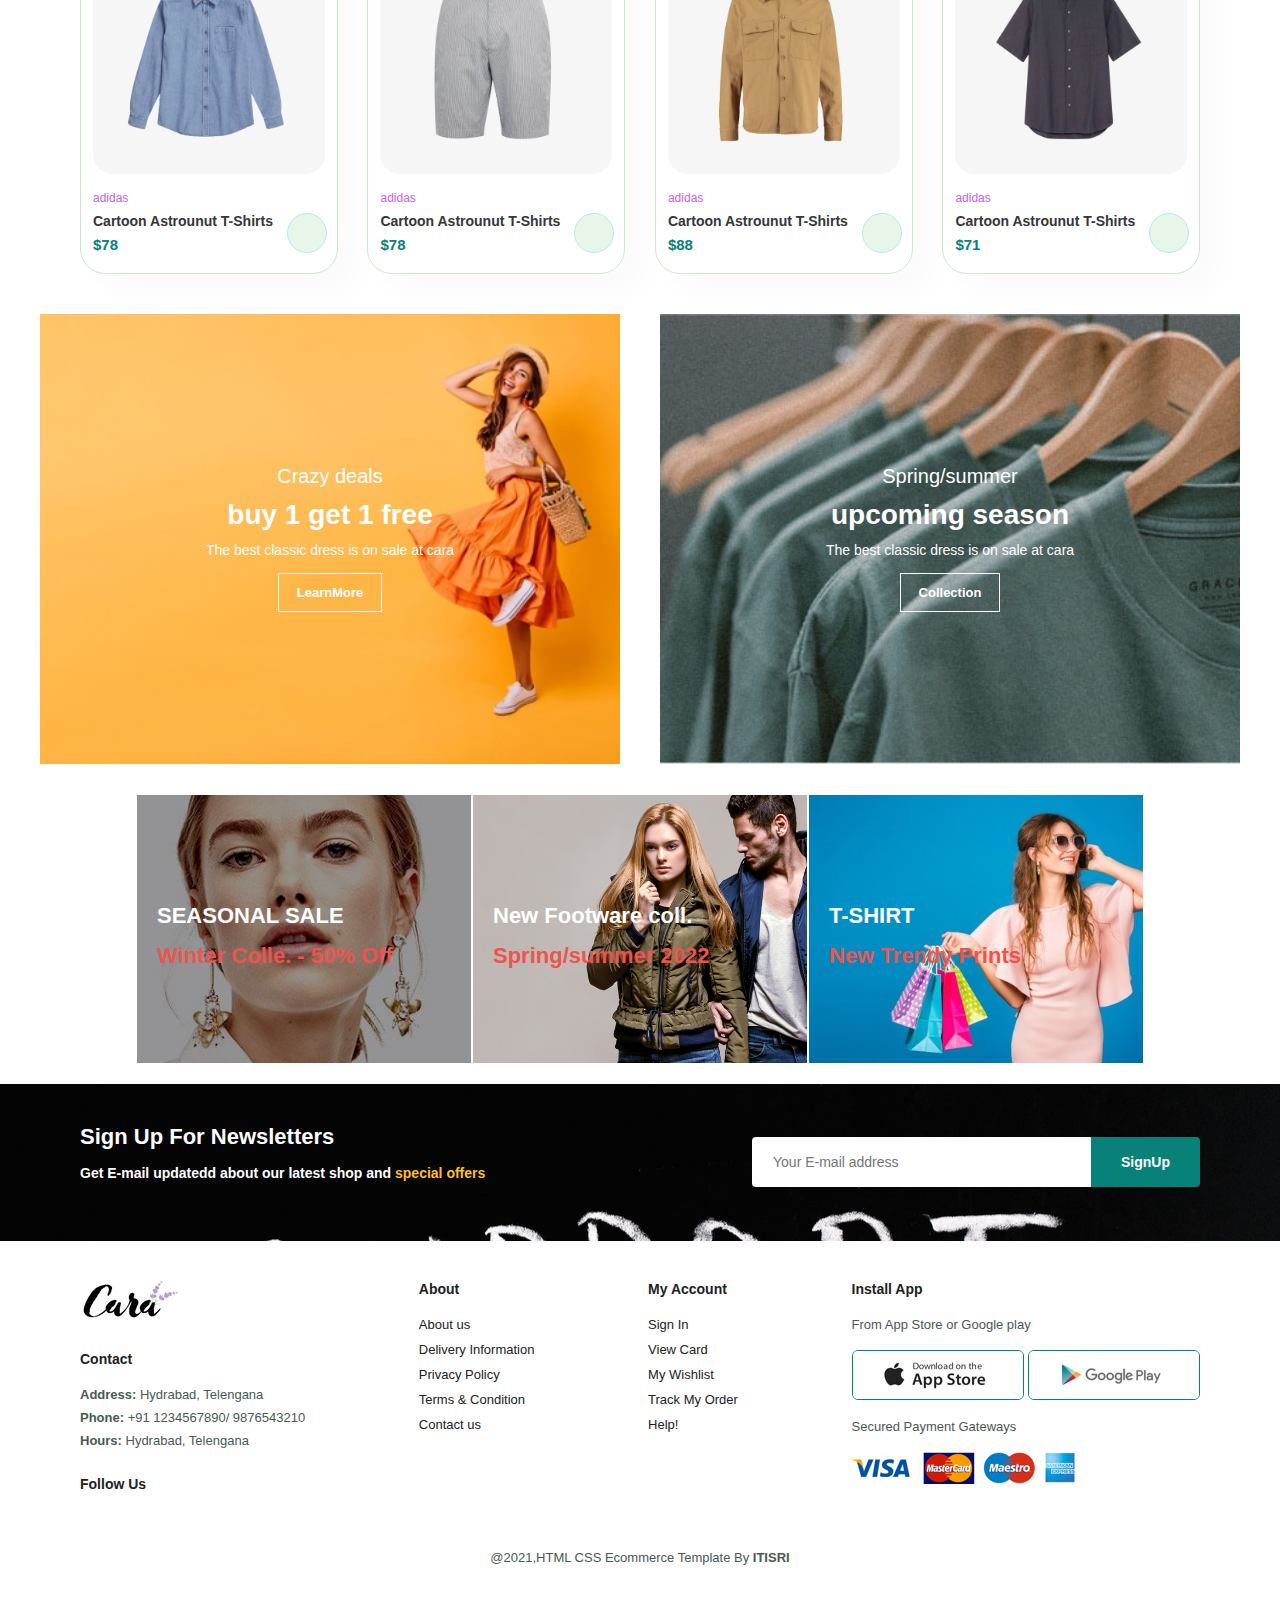
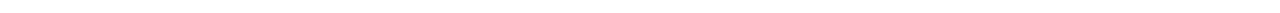
==== commit 998cdf8a: "shop.html" ====
--- a/index.html
+++ b/index.html
@@ -387,6 +387,21 @@
            
         </div>
     </section>
+    <section id="newsletter" class="section-p1" class="section-m1">
+        
+        <div class="newstext">
+          <h4>Sign Up For Newsletters</h4>
+          <p>Get E-mail updatedd about our latest shop and <span>special offers</span></p>
+        </div>
+        <div class="form">
+         <input type="text" placeholder="Your E-mail address">
+         <button class="normal">SignUp</button>
+        </div>
+ 
+      
+  
+     </section>
+     
     <footer class="section-p1">
         <div class="col">
             <img class="logo"  src="image/logo.png" alt="">
--- a/style.css
+++ b/style.css
@@ -356,6 +356,53 @@
 #banner3 .banner-box3{
     background-image: url("image/banner/b18.jpg");
 }
+#newsletter{
+    display: flex;
+    justify-content: space-between;
+    flex-wrap: wrap;
+    align-items: center;
+    background-image:url("image/banner/b20.jpg");
+    background-repeat: no-repeat;
+    background-position: 20% 30%;
+    background-color: #041e42;
+    color: #fff;
+}
+#newsletter h4{
+    font-size: 22px;
+    font-weight: 600;
+    color: #fff;
+}
+#newsletter p{
+    font-size: 14px;
+    font-weight: 600;
+    color: #fff;
+}
+#newsletter p span{
+    color: #ffbd27;
+}
+#newsletter input{
+    height: 3.125rem;
+    padding:  0 1.25rem;
+    font-size: 14px;
+    width: 100%;
+    border: 1px solid transparent;
+    border-radius: 4px;
+    outline: none;
+    border-top-right-radius: 0;
+    border-bottom-right-radius: 0;
+}
+#newsletter  .form{
+    display: flex;
+    width: 40%;
+}
+#newsletter button{
+    background-color: #088178;
+    color: #fff;
+    white-space: nowrap;
+    border-top-left-radius: 0;
+    border-bottom-left-radius: 0;
+}
+
 
 footer{
     display: flex;
@@ -414,15 +461,113 @@
     width: 100%;
     text-align: center;
 }
-
-
-
-
-
-
-
-
-
-
-
-
+/*  ----------- shop page---------*/
+
+#page-header{
+    background-image: url("image/banner/b1.jpg");
+    width: 100%;
+    height: 40vh;
+    background-size: cover;
+    display: flex;
+    justify-content: center;
+    text-align: center;
+    flex-direction: column;
+    padding: 14px;
+
+}
+#page-header h2,
+#page-header p{
+    color: #fff;
+}
+#pagination{
+    text-align: center;
+}
+#pagination a{
+    text-decoration: none;
+    background-color: #088178;
+    padding: 15px 20px;
+    border-radius: 4px;
+    color: white;
+    font-weight: 600;
+}
+#pagination a i{
+    font-size: 16px;
+    font-weight: 600;
+}
+
+
+/*-----single page-----*/
+
+#prodetails{
+    display: flex;
+    margin-top: 20px;
+}
+#prodetails .single-pro-image{
+    width: 40%;
+    margin-right: 50px;
+}
+.small-img-group{
+    display: flex;
+    justify-content: space-between;
+
+}
+.small-img-col{
+    flex-basis: 24%;
+    cursor: pointer;
+}
+
+#prodetails .single-pro-details{
+    width: 50%;
+    padding-top: 30px;
+}
+#prodetails .single-pro-details h4{
+    padding: 40px 0 20px 0;
+}
+
+#prodetails .single-pro-details h2{
+    font-size: 26px;
+}
+
+#prodetails .single-pro-details select{
+    display: block;
+    padding: 5px 10px;
+    margin-bottom: 10px;
+}
+
+#prodetails .single-pro-details input{
+    width: 50px;
+    height: 47px;
+    padding-left: 10px ;
+    font-size: 15px;
+    margin-right: 10px;
+}
+
+#prodetails .single-pro-details input:focus{
+    outline: none;
+}
+#prodetails .single-pro-details button{
+    background: #088178;
+    color: #fff;
+
+}
+#prodetails .single-pro-details span{
+    line-height: 25px;
+}
+
+
+
+
+
+
+
+
+
+
+
+
+
+
+
+
+
+
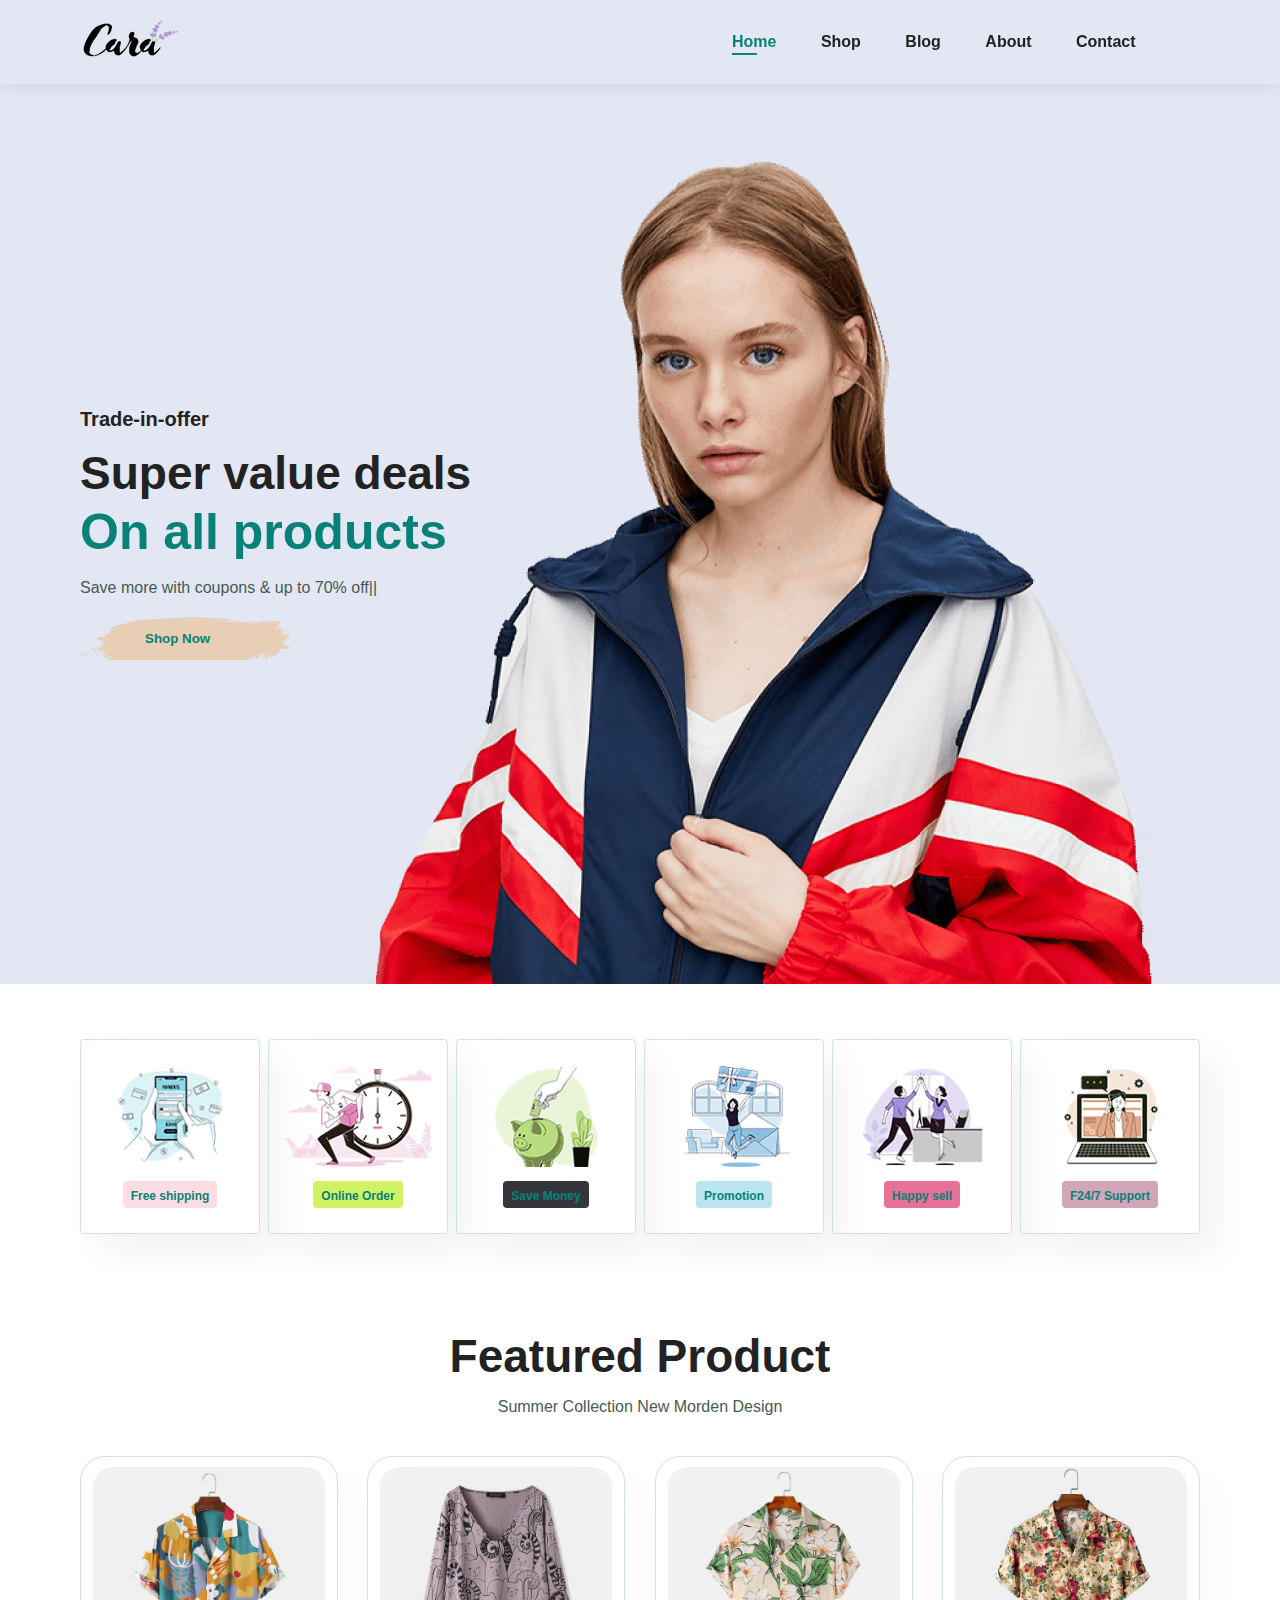
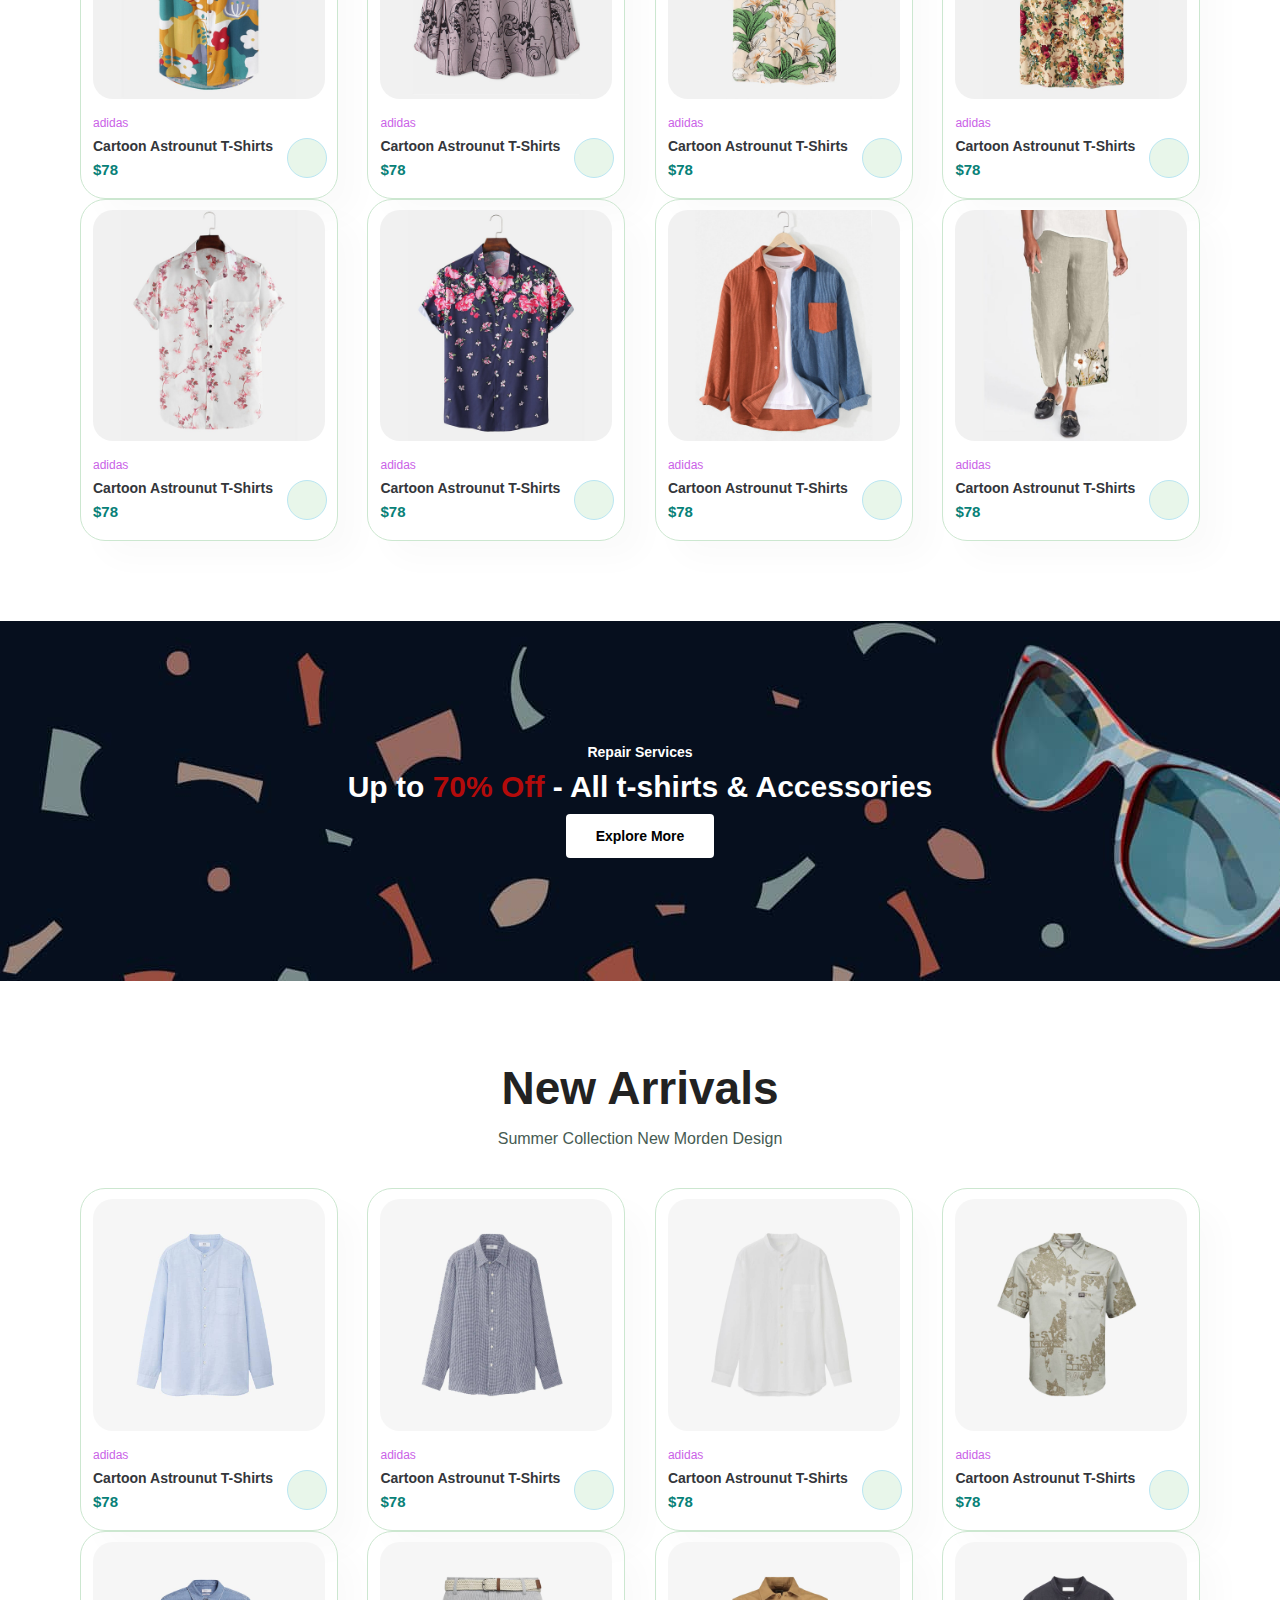
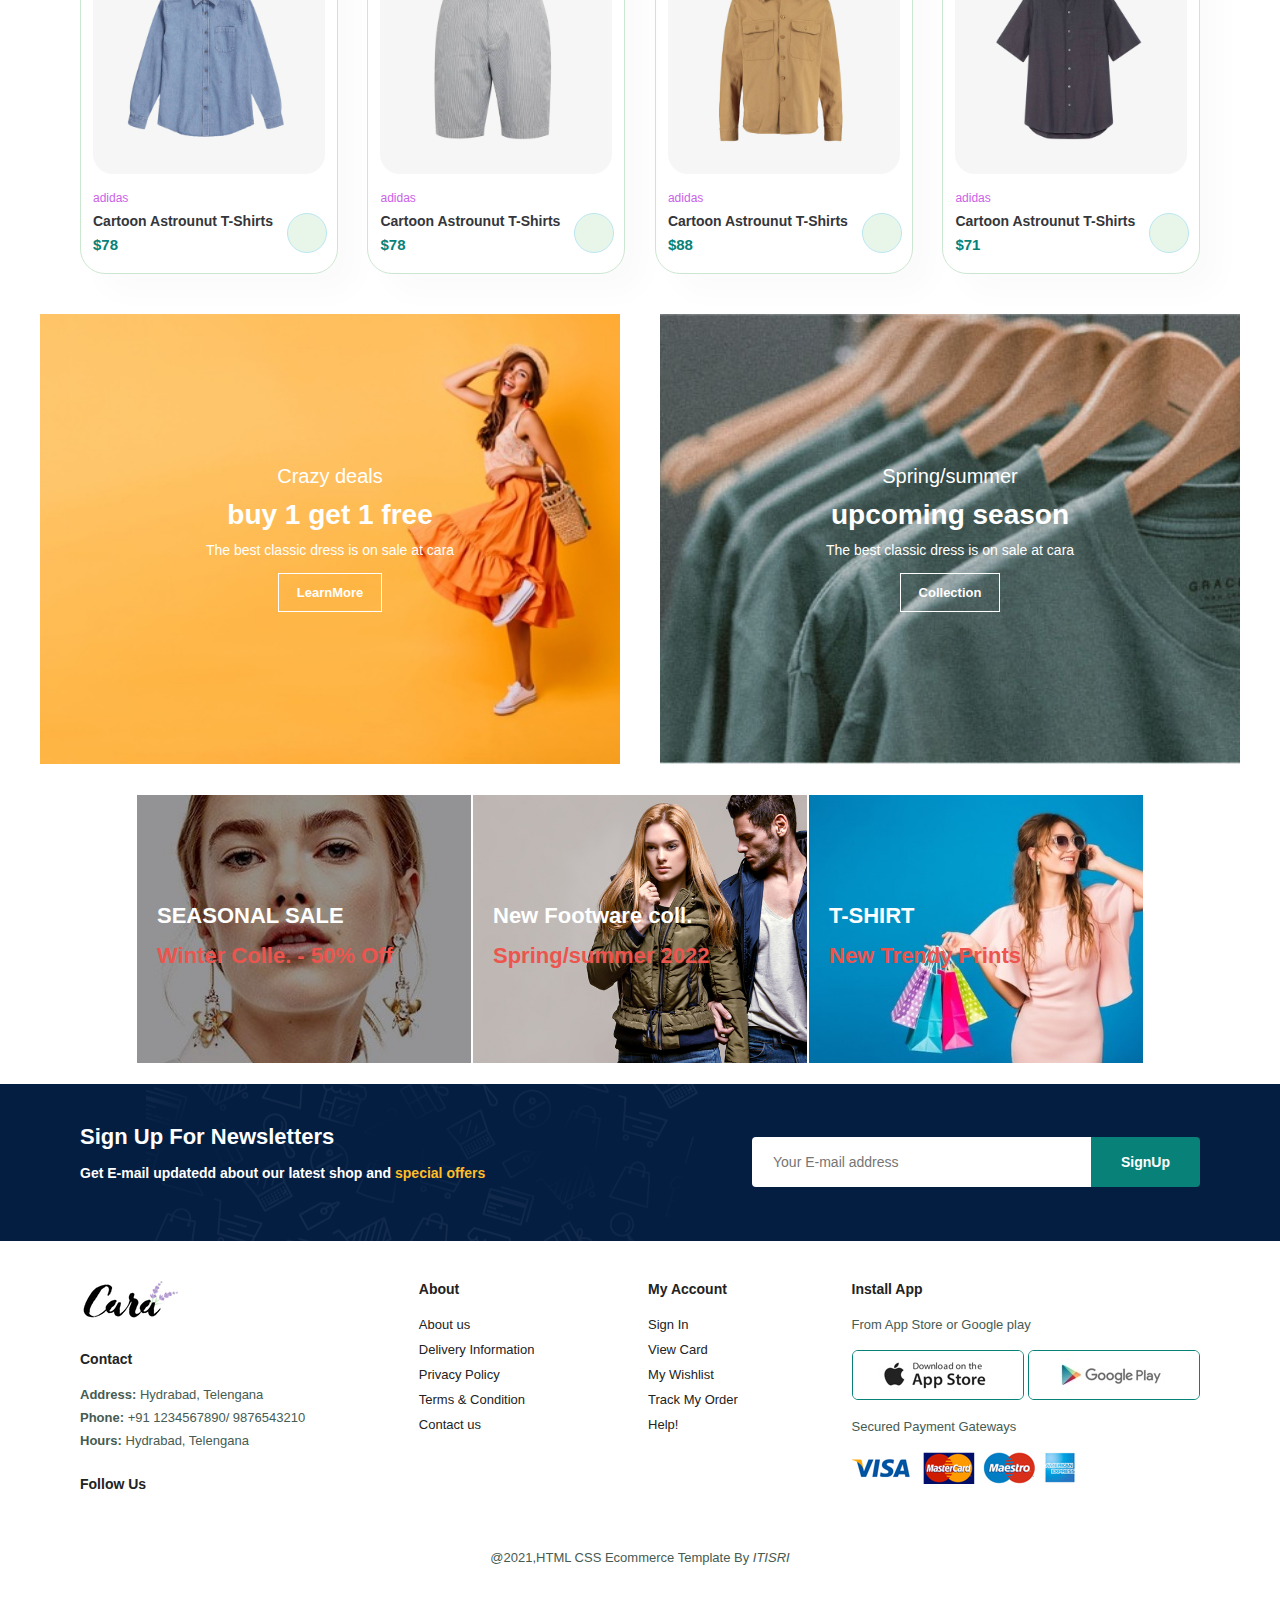
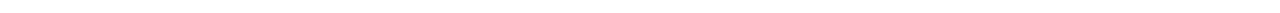
==== commit f817f0d1: "blog.html" ====
--- a/index.html
+++ b/index.html
@@ -447,7 +447,7 @@
             <img src="image/pay/pay.png" alt="">
         </div>
         <div class="copyright">
-            <p>@2021,HTML CSS Ecommerce Template By <b>ITISRI</b></p>
+            <p>@2021,HTML CSS Ecommerce Template By <i>ITISRI</i></p>
         </div>
     </footer>
 
--- a/style.css
+++ b/style.css
@@ -361,7 +361,7 @@
     justify-content: space-between;
     flex-wrap: wrap;
     align-items: center;
-    background-image:url("image/banner/b20.jpg");
+    background-image:url("image/banner/b14.png");
     background-repeat: no-repeat;
     background-position: 20% 30%;
     background-color: #041e42;
@@ -554,20 +554,61 @@
     line-height: 25px;
 }
 
-
-
-
-
-
-
-
-
-
-
-
-
-
-
-
-
-
+/*--------blog page ---------*/
+  #blog{
+    padding: 150px 150px 0 150px;
+
+  }
+#blog .blog-box{
+    display: flex;
+    align-items: center;
+    width: 100%;
+}
+
+#blog .blog-img{ 
+    width: 50%;
+    margin-right: 40px;
+}
+
+#blog img{
+    width: 100%;
+    height: 300px;
+    object-fit: cover;
+}
+#blog .blog-details{
+    width: 50%;
+   margin-right: 40px;
+}
+#blog .blog-details a{
+    text-decoration: none ;
+    font-size: 11px;
+    color: #000;
+    font-weight: 700;
+}
+#blog .blog-details a::after{
+    content: "";
+    width: 50px;
+    height: 1px;
+    background-color: #000;
+    position: absolute;
+    top: 4px;
+    right: 6px;
+}
+
+
+
+
+
+
+
+
+
+
+
+
+
+
+
+
+
+
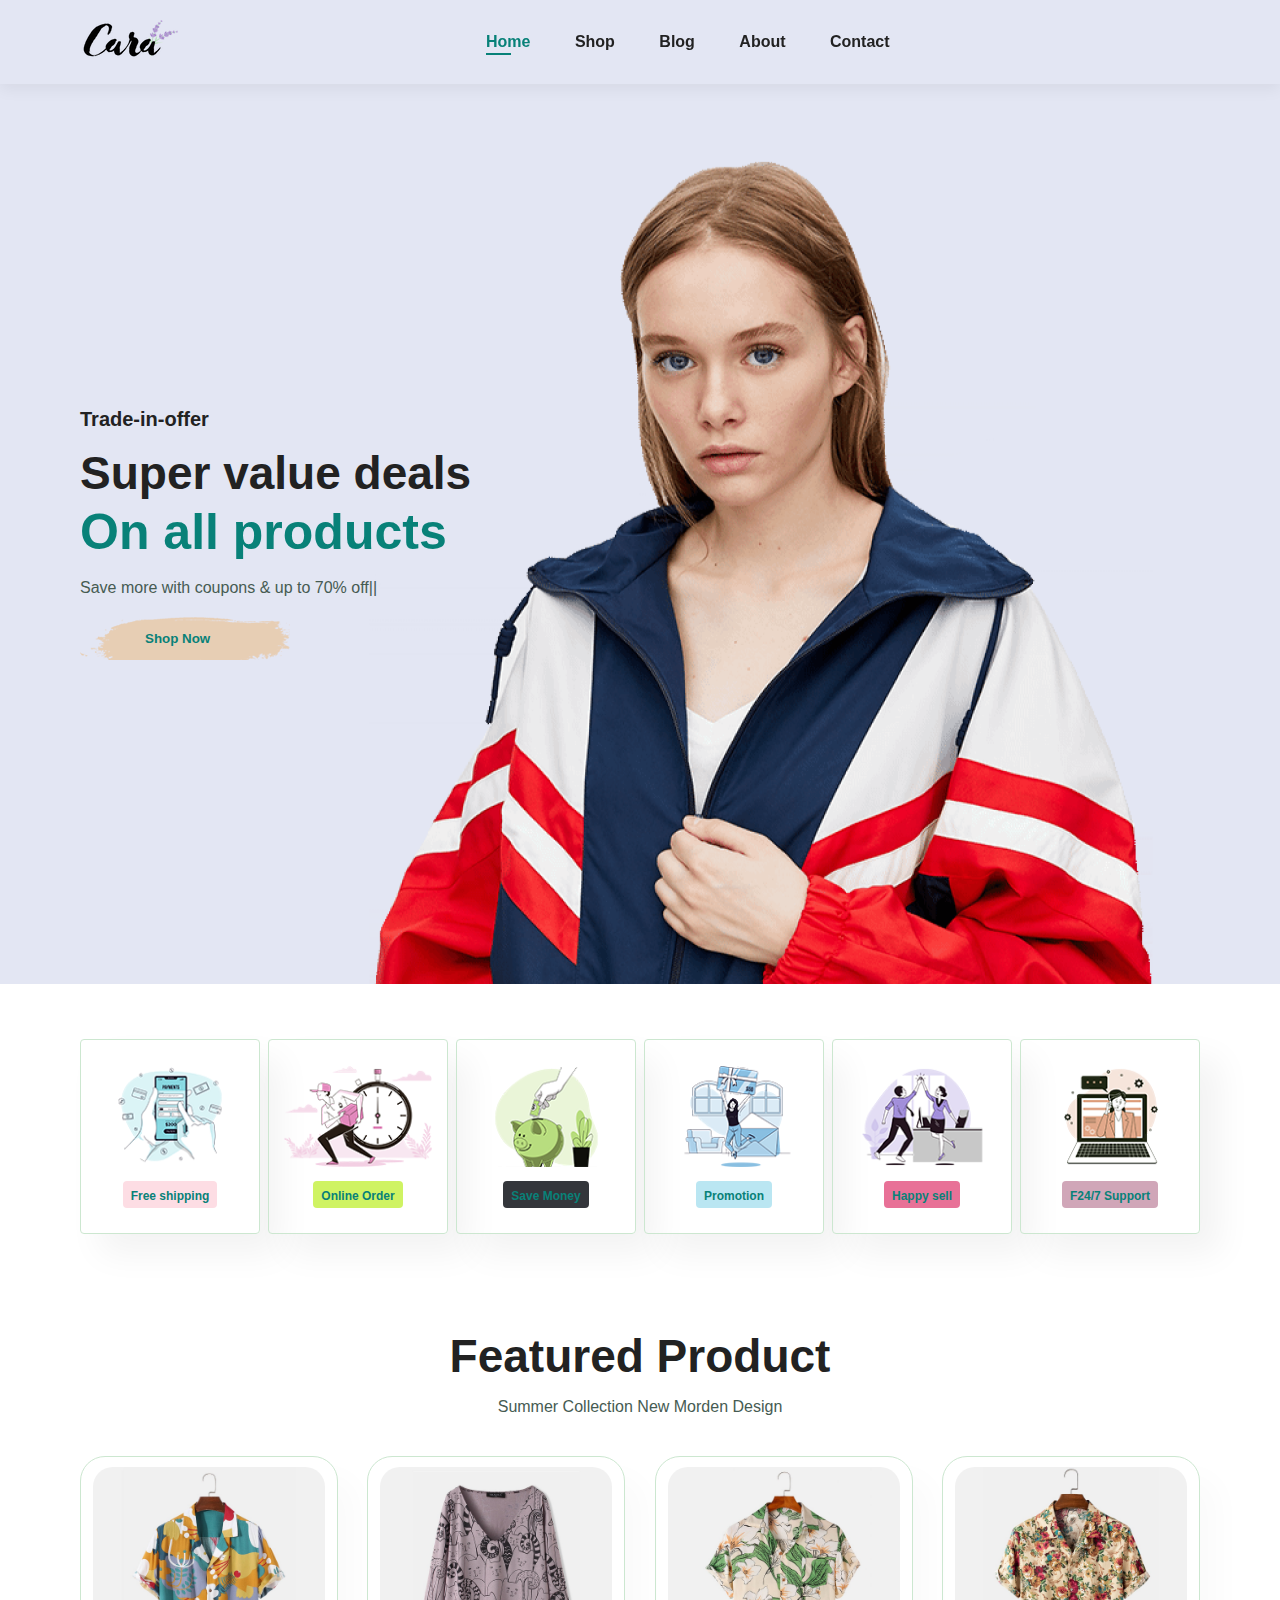
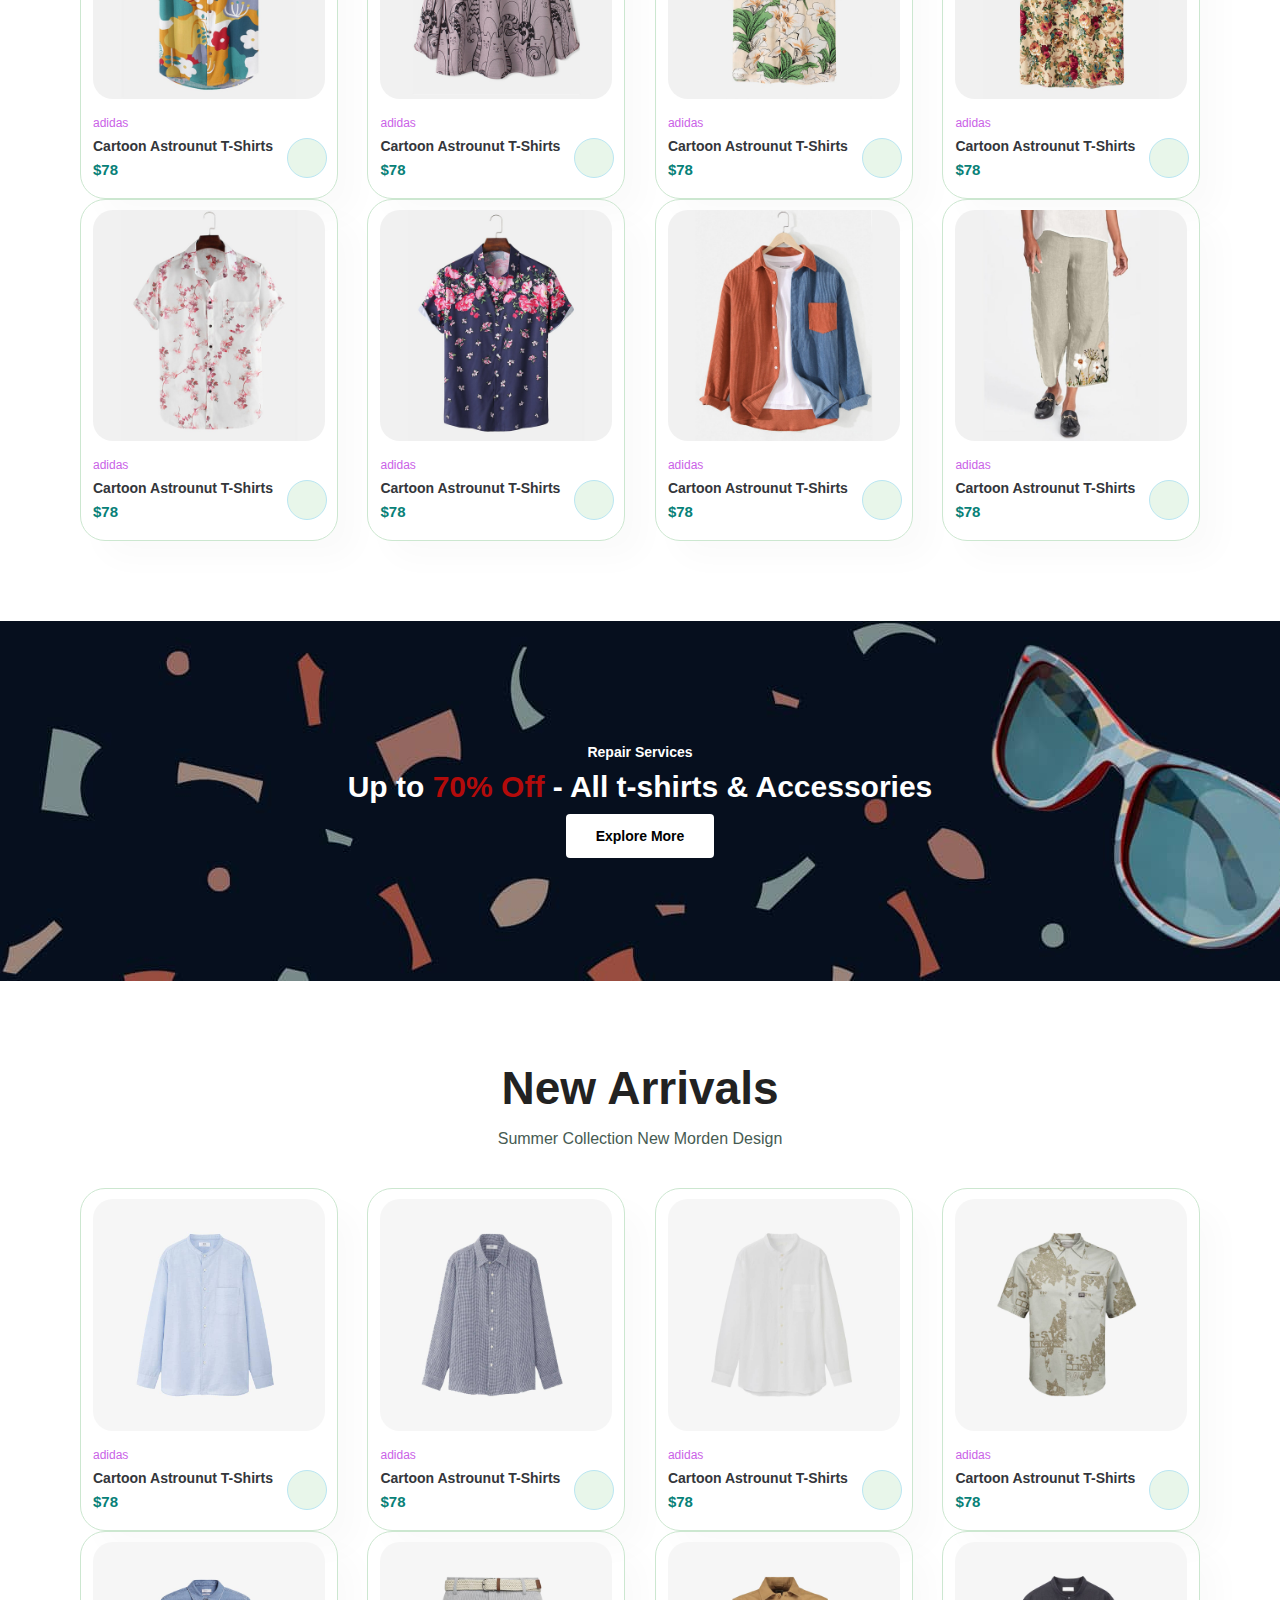
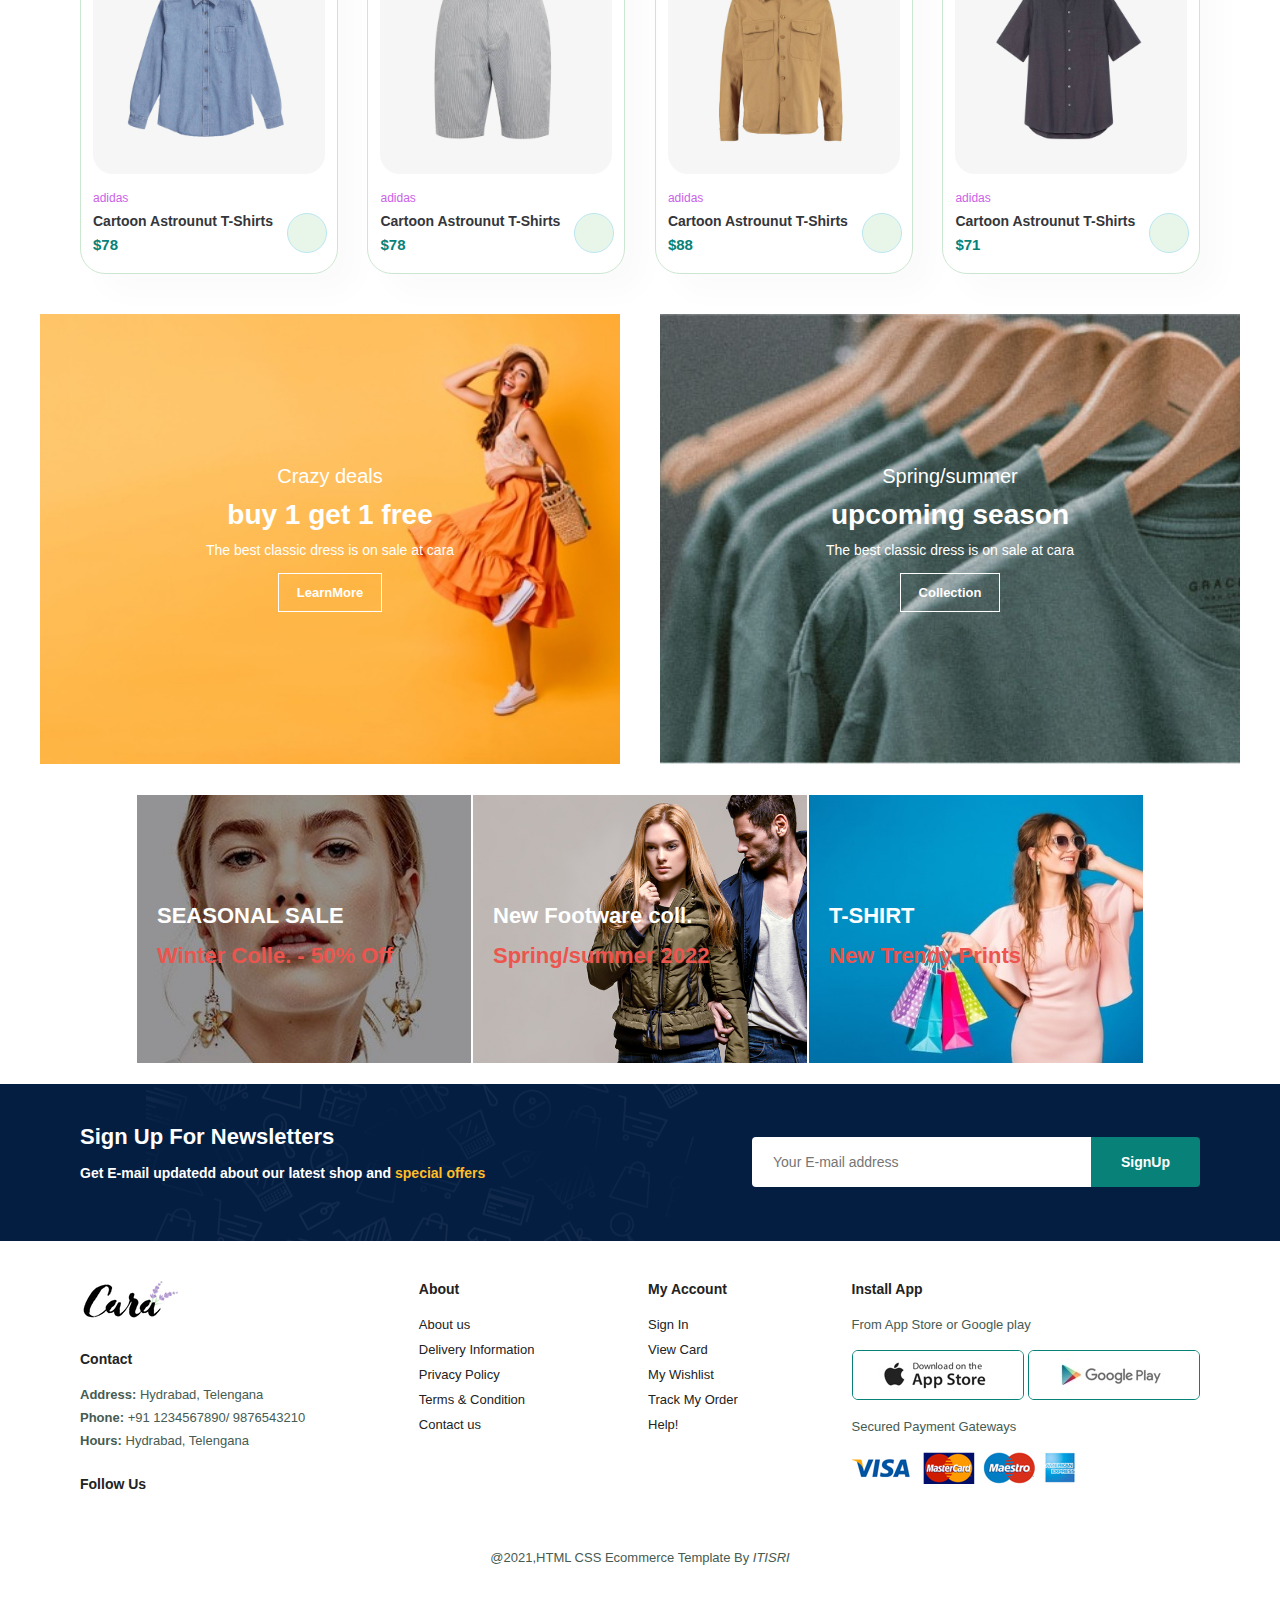
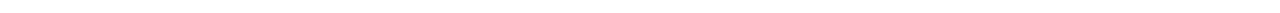
==== commit 8acf63c6: "laptop view updated" ====
--- a/index.html
+++ b/index.html
@@ -23,6 +23,11 @@
         <li><a href="cart.html"><i class="fa-solid fa-bag-shopping"></i></a></li>
        </ul>
      </div> 
+     <div id="mobile">
+        <i id="bar" class="fa fa-outdent"></i>
+        <a href="cart.html"><i class="fa-solid fa-bag-shopping"></i></a>
+     </div>
+ 
  
     </section>
 
--- a/style.css
+++ b/style.css
@@ -555,6 +555,10 @@
 }
 
 /*--------blog page ---------*/
+#page-header.blog-header{
+    background-image: url("image/banner/b19.jpg");
+}
+
   #blog{
     padding: 150px 150px 0 150px;
 
@@ -563,6 +567,8 @@
     display: flex;
     align-items: center;
     width: 100%;
+    position: relative;
+    padding-bottom: 90px;
 }
 
 #blog .blog-img{ 
@@ -592,23 +598,282 @@
     background-color: #000;
     position: absolute;
     top: 4px;
-    right: 6px;
-}
-
-
-
-
-
-
-
-
-
-
-
-
-
-
-
-
-
-
+    right: -60px;
+}
+#blog .blog-details a:hover{
+    color: #088178;
+}
+#blog .blog-details a:hover::after{
+    background-color: #088178;
+}
+#blog .blog-box h1{
+    position: absolute;
+    top: -40px;
+    left: 0;
+    font-size: 70px;
+    font-weight: 600;
+    color: #c9cbce;
+    z-index: -9;
+}
+
+/*--------------About Page------------*/
+
+ #page-header.about-header{
+    background-image: url("image/about/banner.png");
+ }
+#about-head img{
+    width: 50%;
+    height: auto;
+}
+
+#about-head{
+    display: flex;
+    align-items: center;
+}
+#about-head div{
+    padding-left: 40px;
+}
+
+#about-app{
+    text-align: center;
+
+}
+
+#about-app .video{
+    width: 70%;
+    height: 100%;
+    margin: 30px auto 0 auto;
+}
+#about-app .video video{
+    width: 100%;
+    height: 100%;
+    border-radius: 20px;
+}
+/*-------------contact page---------/*/
+
+
+#contact-details{
+
+    display: flex;
+    align-items: center;
+    justify-content: center;
+}
+
+#contact-details .details{
+width: 40%;
+}
+
+#contact-details .details span,
+#form-details form{
+    font-size: 12px;
+}
+#contact-details .details h2{
+    font-size: 26px;
+    line-height: 35px;
+    padding: 20px 0;
+}
+#contact-details .details h3{
+    font-size: 16px;
+    padding-bottom: 15px;
+}
+#contact-details .details  li{
+    list-style: none;
+    display: flex;
+    padding: 10px 0;
+}
+#contact-details .details  li{
+    font-size: 14px;
+    padding-right: 22px;
+}
+#contact-details .details  li p{
+    margin: 0;
+    font-size: 14px;
+    padding-left: 10px;
+}
+#contact-details .map{
+    width: 55%;
+    height: 400px;
+}
+#contact-details .map iframe{
+    width: 85%;
+    height: 400px;
+    padding-top: 5px;
+    padding-bottom: 5px;
+
+}
+#form-details{
+    display: flex;
+    justify-content: space-between;
+    margin: 30px;
+    padding: 80px;
+    border:1px solid #e1e1e1;
+}
+#form-details form{
+    width: 65%;
+    display: flex;
+    flex-direction: column;
+    align-items: flex-start;
+
+}
+#form-details form input,
+#form-details form textarea{
+    width: 100%;
+    padding: 12px 15px;
+    outline: none;
+    margin-bottom: 20px;
+    border: 1px solid #e1e1e1;
+}
+#form-details form button{
+    background-color: #088178;
+}
+#form-details .people div {
+    padding-bottom: 25px;
+    display: flex;
+    align-items: flex-start;
+}
+#form-details .people div img{
+    width: 65px;
+    height: 65px;
+    object-fit: cover;
+    margin-right: 15px;
+}
+#form-details .people div p{
+    margin: 0;
+    font-size: 13px;
+    line-height: 25px ;
+}
+#form-details .people div  p span{
+    display: block;
+    font-size: 16px;
+    font-weight: 600;
+    color:black;
+}
+
+
+#cart table{
+    width: 100%;
+    border-collapse: collapse;
+    table-layout: fixed;
+    white-space: nowrap;
+}
+#cart table img{
+    width: 70px;
+}
+#cart table td:nth-child(1){
+    width: 100px;
+    text-align: center;
+}
+#cart table td:nth-child(2){
+    width: 150px;
+    text-align: center;
+}
+#cart table td:nth-child(3){
+    width: 250px;
+    text-align: center;
+}
+#cart table td:nth-child(4),
+#cart table td:nth-child(5),
+#cart table td:nth-child(6){
+    width: 150px;
+    text-align: center;
+}
+#cart table td:nth-child(5) input{
+    width: 70px;
+    padding: 10px 5px 10px 15px;
+}
+#cart table thead{
+    border: 1px solid #e2e9e1;
+    border-left: none;
+    border-right: none;
+}
+#cart table thead td{
+    font-weight: 700;
+    text-transform: uppercase;
+    font-size: 13px;
+    padding: 18px 0;
+}
+#cart table tbody  tr td{
+    padding-top: 15px;
+}
+
+#cart table tbody td{
+    font-size: 13px;
+}
+#cart-add{
+    display: flex;
+    flex-wrap: nowrap;
+    justify-content: space-between;
+}
+#coupon{
+    width: 50%;
+    margin-bottom: 30px;
+}
+#coupon h3,
+#subtotal h3{
+    padding-bottom: 15px;
+}
+
+#coupon input{
+    padding: 10px 20px;
+    outline: none;
+    width: 60%;
+    margin-right: 10px ;
+    border: 1px solid #e2e9e1;
+}
+#coupon button,
+#sub-total button  {
+    background-color: #088178;
+    color: #fff;
+    padding: 12px 20px;
+}
+#sub-total{
+
+    width: 50%;
+    margin-bottom: 30px;
+    border: 1px solid #e2e9e1;
+    padding: 30px;
+
+}
+#sub-total table{
+    border-collapse: collapse;
+    width: 100%;
+    margin-bottom: 20px;
+
+}
+#sub-total table td{
+    width: 50%;
+    border: 1px solid #e2e9e1;
+    padding: 10px;
+    font-size: 13px;
+
+}
+
+
+/*------------Responsive -----------*/
+@media (max-width:799px){
+    .navbar ul{
+        display: flex;
+        flex-direction: column;
+        align-items: flex-start;
+        justify-content: flex-start;
+        position: fixed;
+        top:0;
+        right: -300px;
+        height: 100vh;
+        width: 300px;
+        background-color: #e3e6f3;
+        box-shadow: 0 40px 60px rgba(0,0,0,.1);
+        padding: 80px 0 0 10px;
+
+        }
+    .navbar li{
+
+    }
+}
+
+
+
+
+
+
+
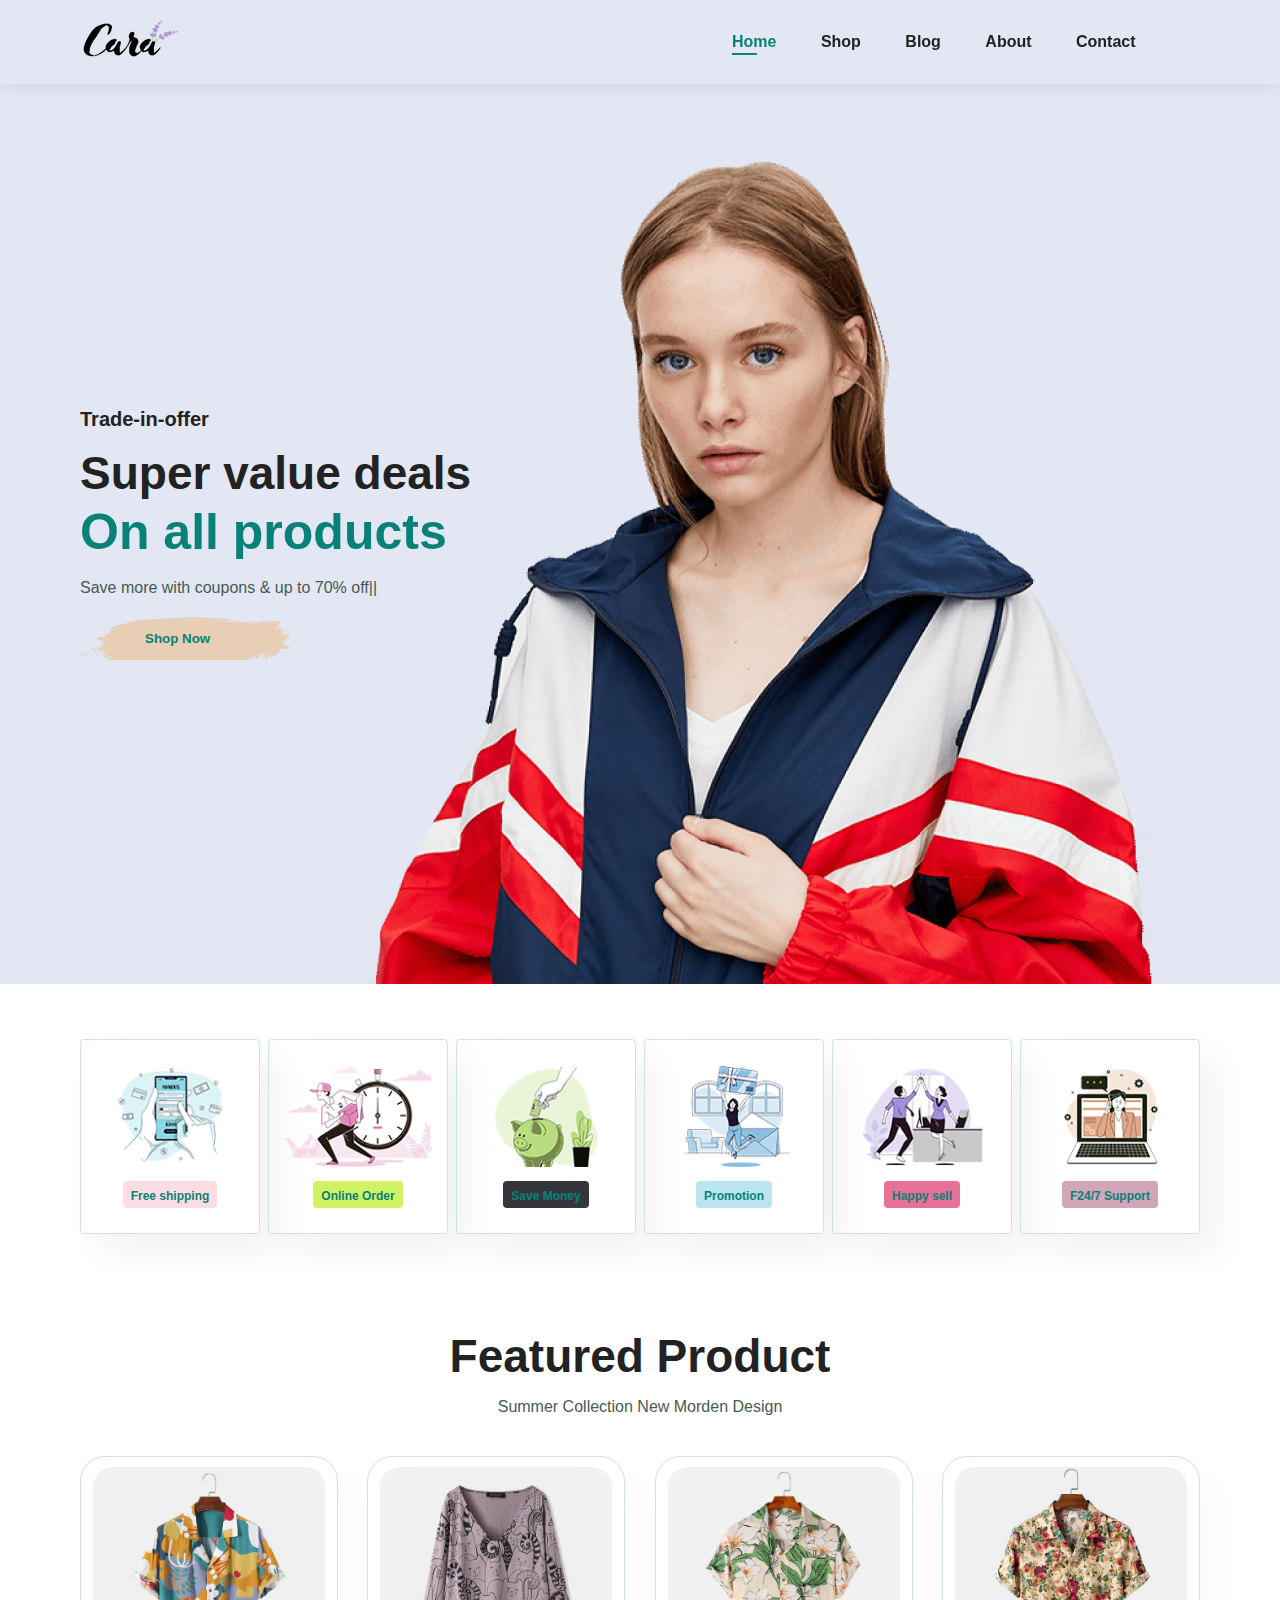
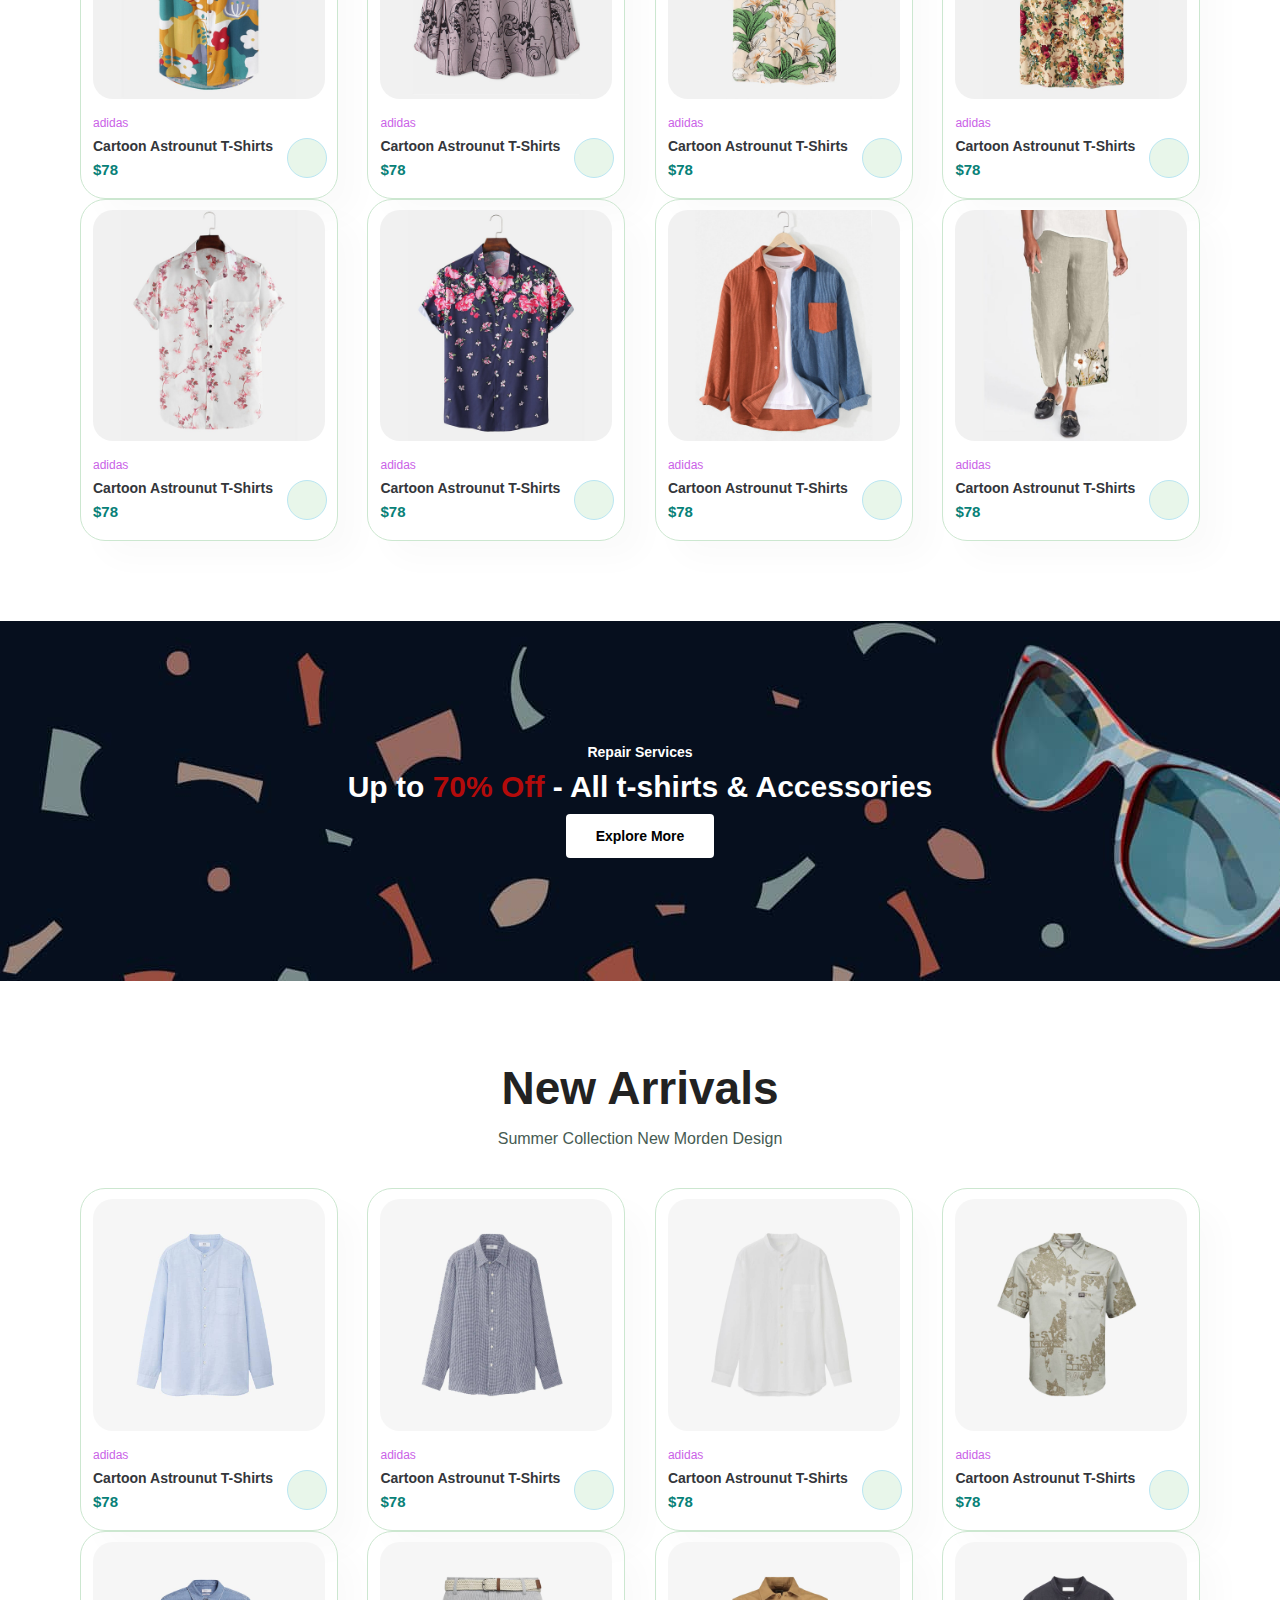
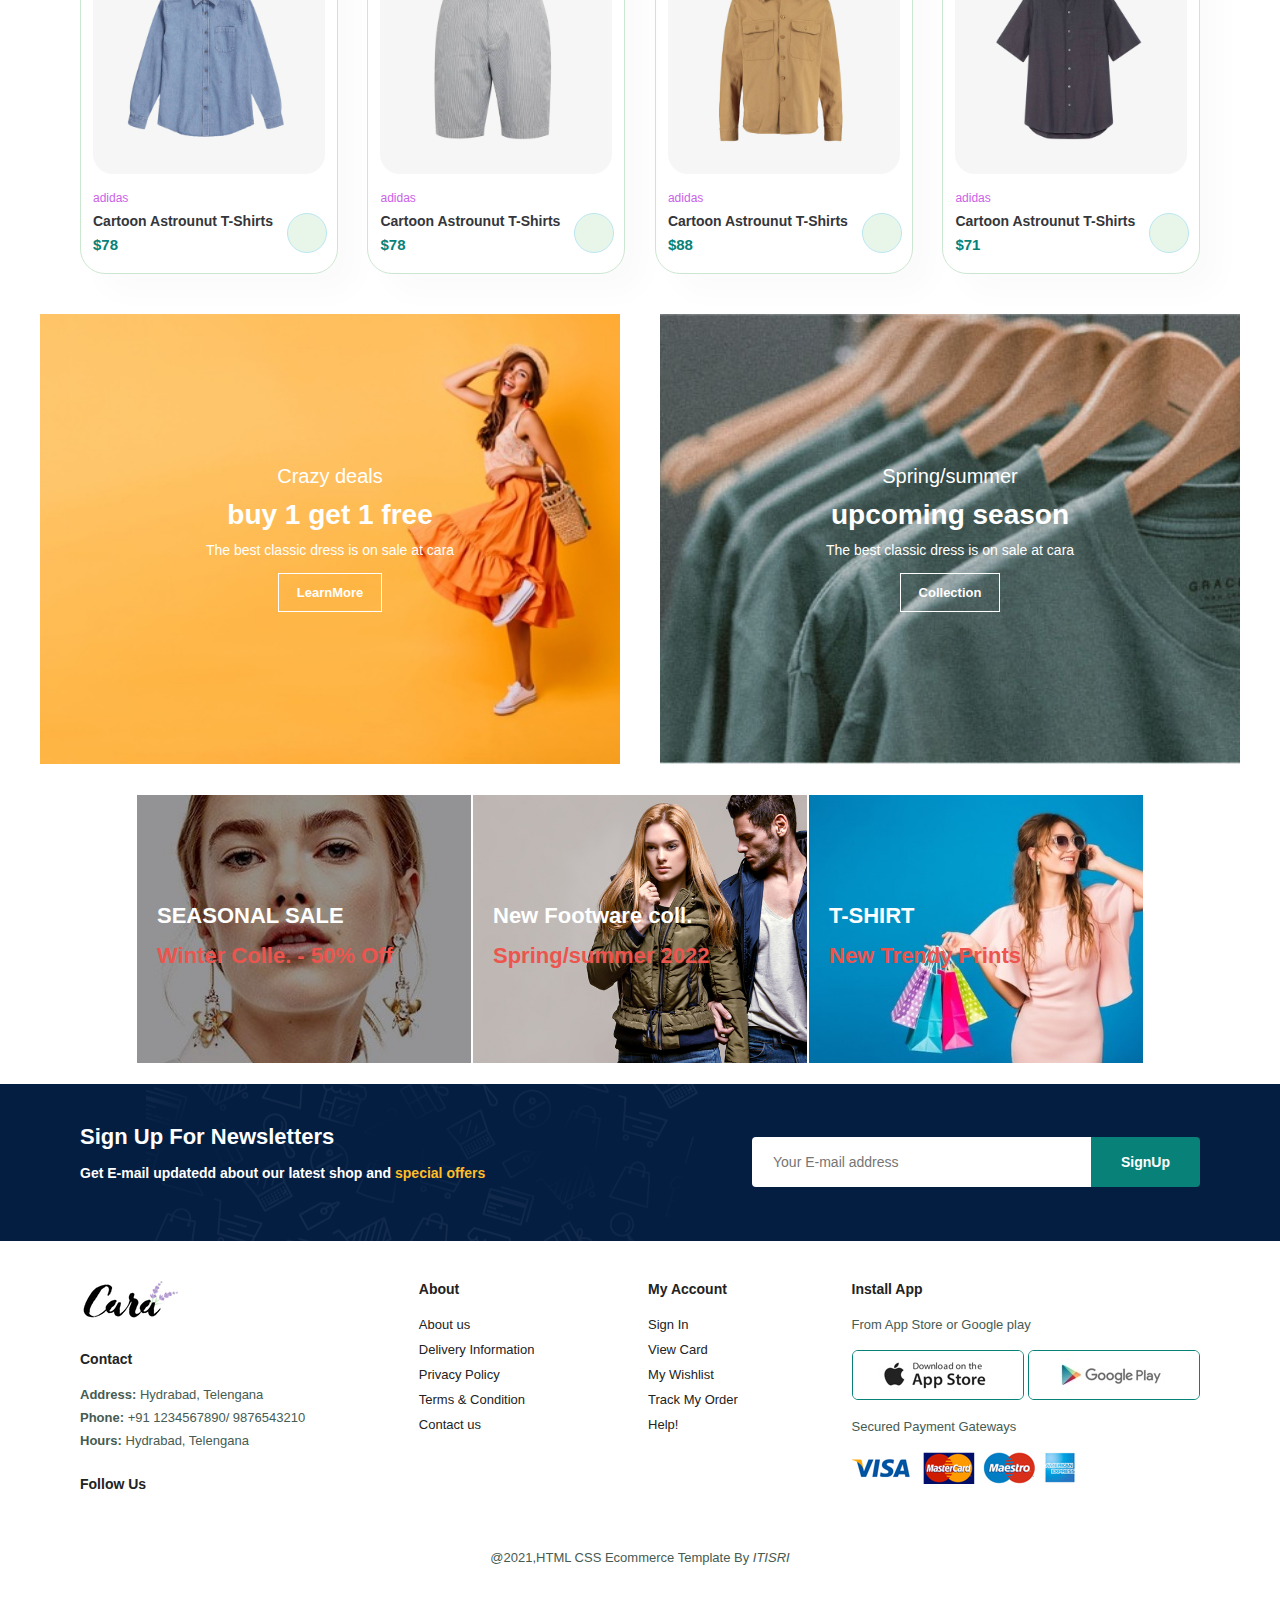
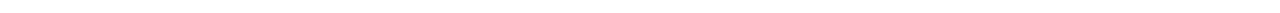
==== commit 23dde619: "responsive" ====
--- a/index.html
+++ b/index.html
@@ -13,7 +13,7 @@
         <a href="#"><img src="image/logo.png" class="logo"></a>
     
 
-     <div class="navbar">
+     <div id="navbar">
        <ul>
         <li><a class="active" href="index.html">Home</a></li>
         <li><a href="shop.html">Shop</a></li>
@@ -24,8 +24,9 @@
        </ul>
      </div> 
      <div id="mobile">
+        
+        <a href="cart.html"><i class="fa-solid fa-bag-shopping"></i></a>
         <i id="bar" class="fa fa-outdent"></i>
-        <a href="cart.html"><i class="fa-solid fa-bag-shopping"></i></a>
      </div>
  
  
--- a/style.css
+++ b/style.css
@@ -76,7 +76,7 @@
     left: 0;
     box-shadow: 0 5px 15px rgba(0,0,0,0.06);
 }
-.navbar ul li{
+#navbar ul li{
     display:inline-block;
     text-align: center;
     justify-content: space-between;
@@ -84,18 +84,18 @@
     padding: 0 20px;
     position: relative;
 } 
-.navbar ul li a{
+#navbar ul li a{
     text-decoration: none;
     font-size: 16px;
     font-weight: 600;
     color: #222;
 }
-.navbar ul li a:hover,
-.navbar ul li a.active{
+#navbar ul li a:hover,
+#navbar ul li a.active{
     color: #088178;
 }
-.navbar ul li a.active::after,
-.navbar ul li a:hover::after{
+#navbar ul li a.active::after,
+#navbar ul li a:hover::after{
     content: "";
     width: 30%;
     height: 2px;
@@ -103,6 +103,11 @@
     position: absolute;
     bottom: -4px;
     left: 20px;
+    
+}
+#mobile{
+    display: none;
+    align-items: center;
     
 }
 #hero{
@@ -851,7 +856,7 @@
 
 /*------------Responsive -----------*/
 @media (max-width:799px){
-    .navbar ul{
+    #navbar  ul{
         display: flex;
         flex-direction: column;
         align-items: flex-start;
@@ -866,14 +871,27 @@
         padding: 80px 0 0 10px;
 
         }
-    .navbar li{
+    #navbar li{
+        margin-bottom: 25px;
 
     }
-}
-
-
-
-
-
-
-
+    #mobile{
+        display: flex;
+        align-items: center;
+    }
+    #mobile i{
+        color: #1a1a1a;
+        font-size: 24px;
+        padding-left: 20px;
+    }
+    #navbar .active{
+        right: 300px;
+    }
+}
+
+
+
+
+
+
+
